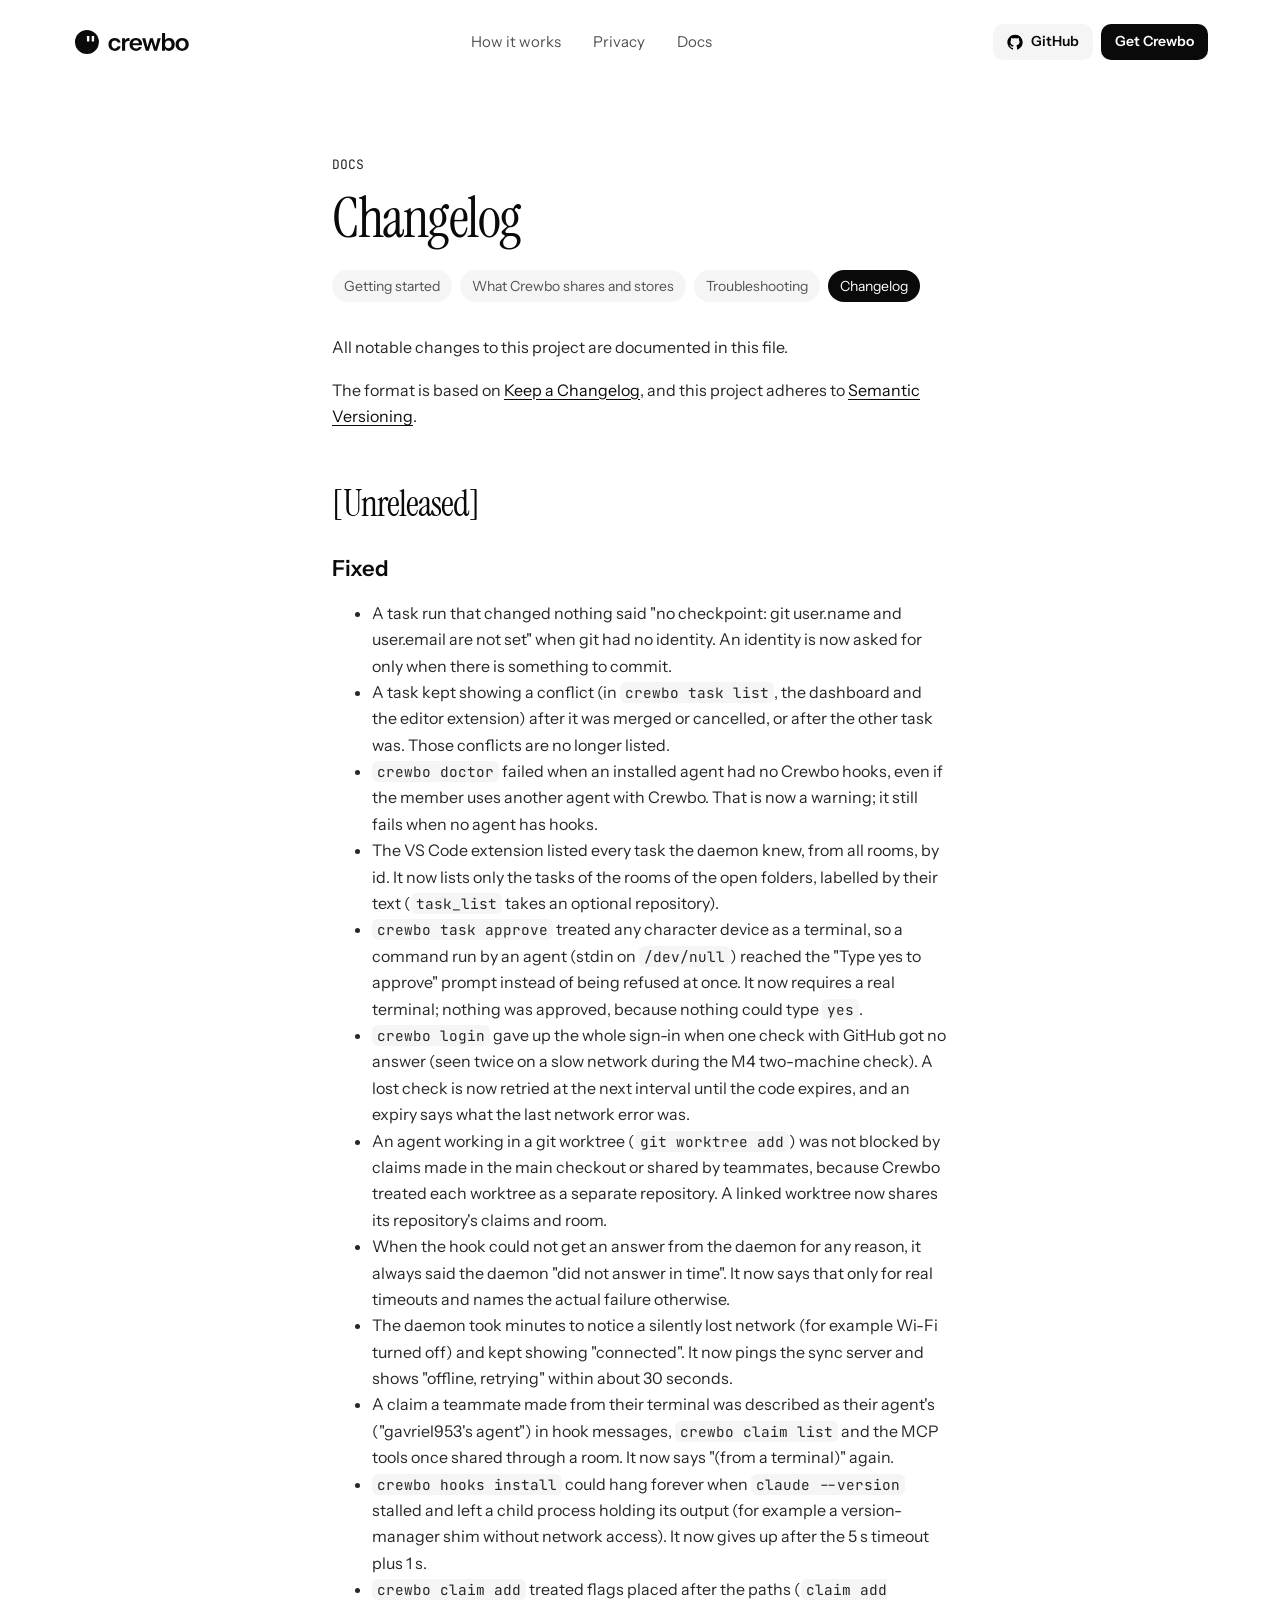
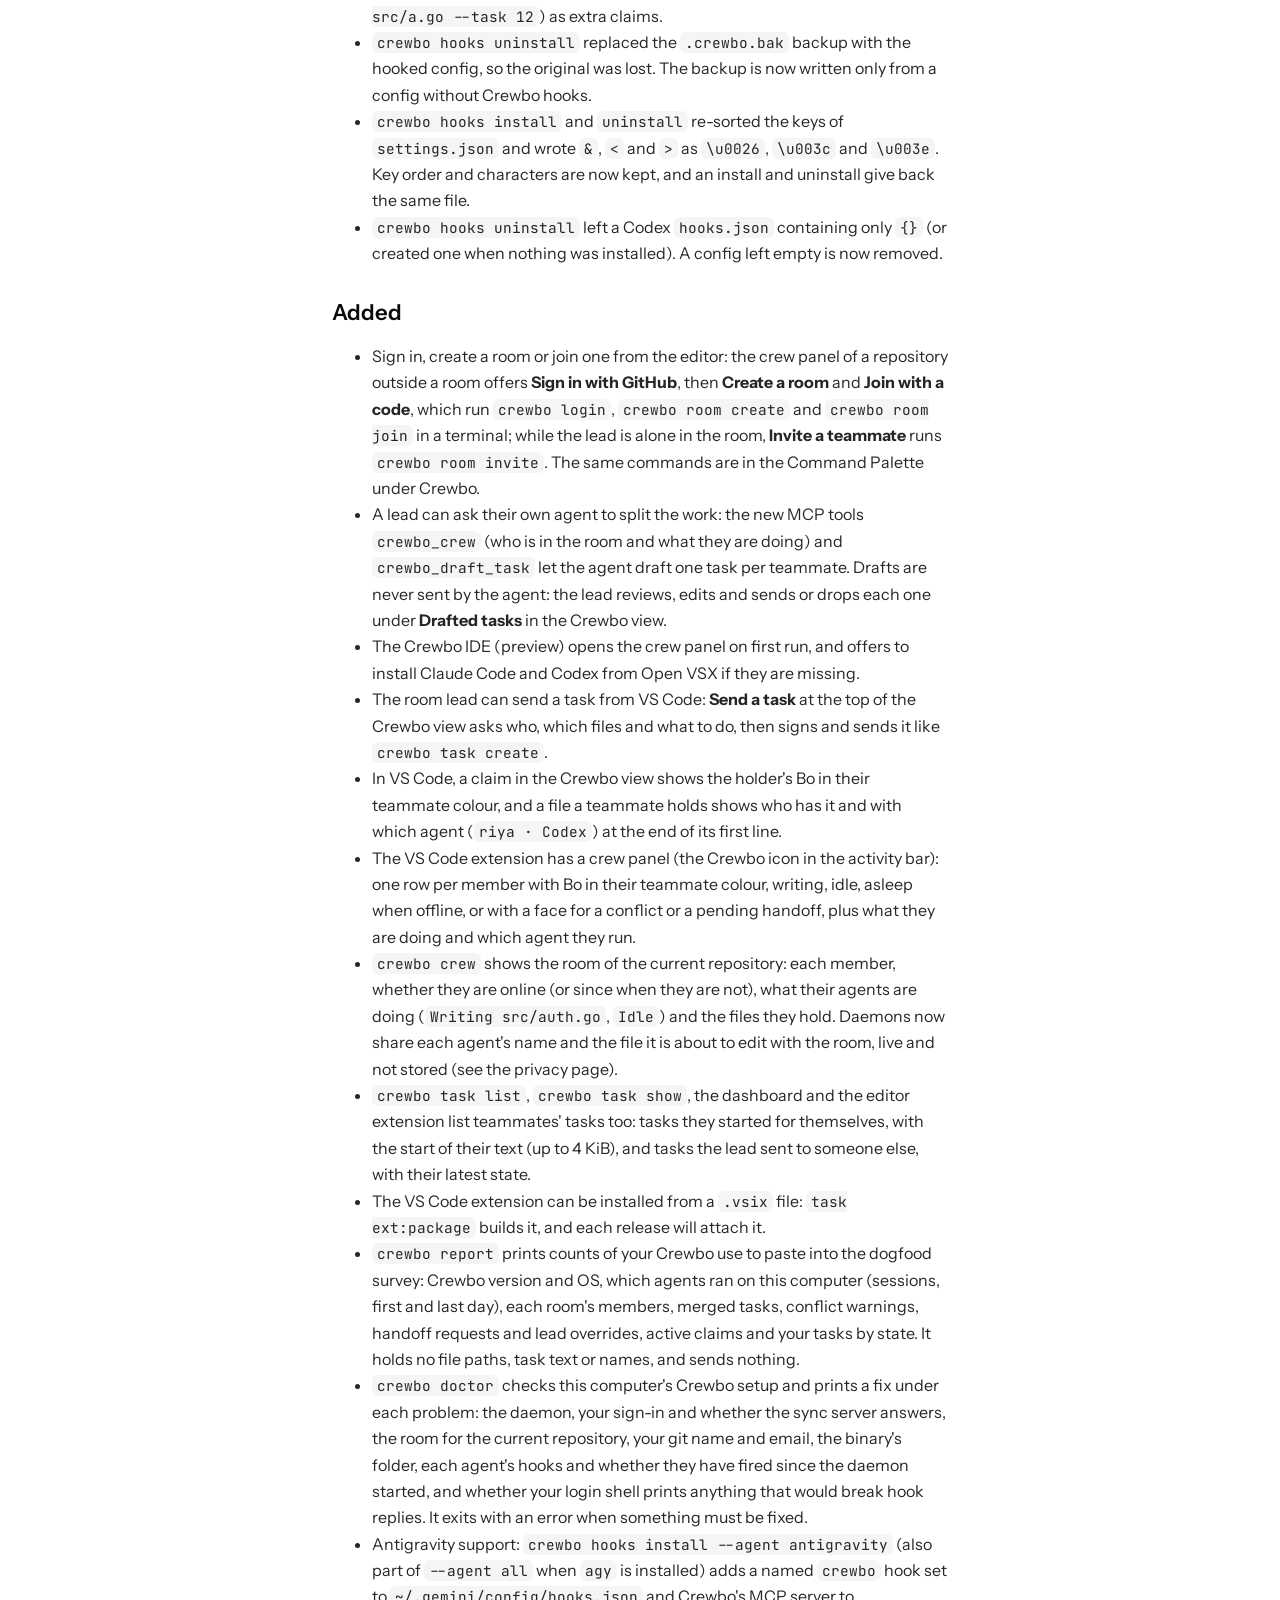
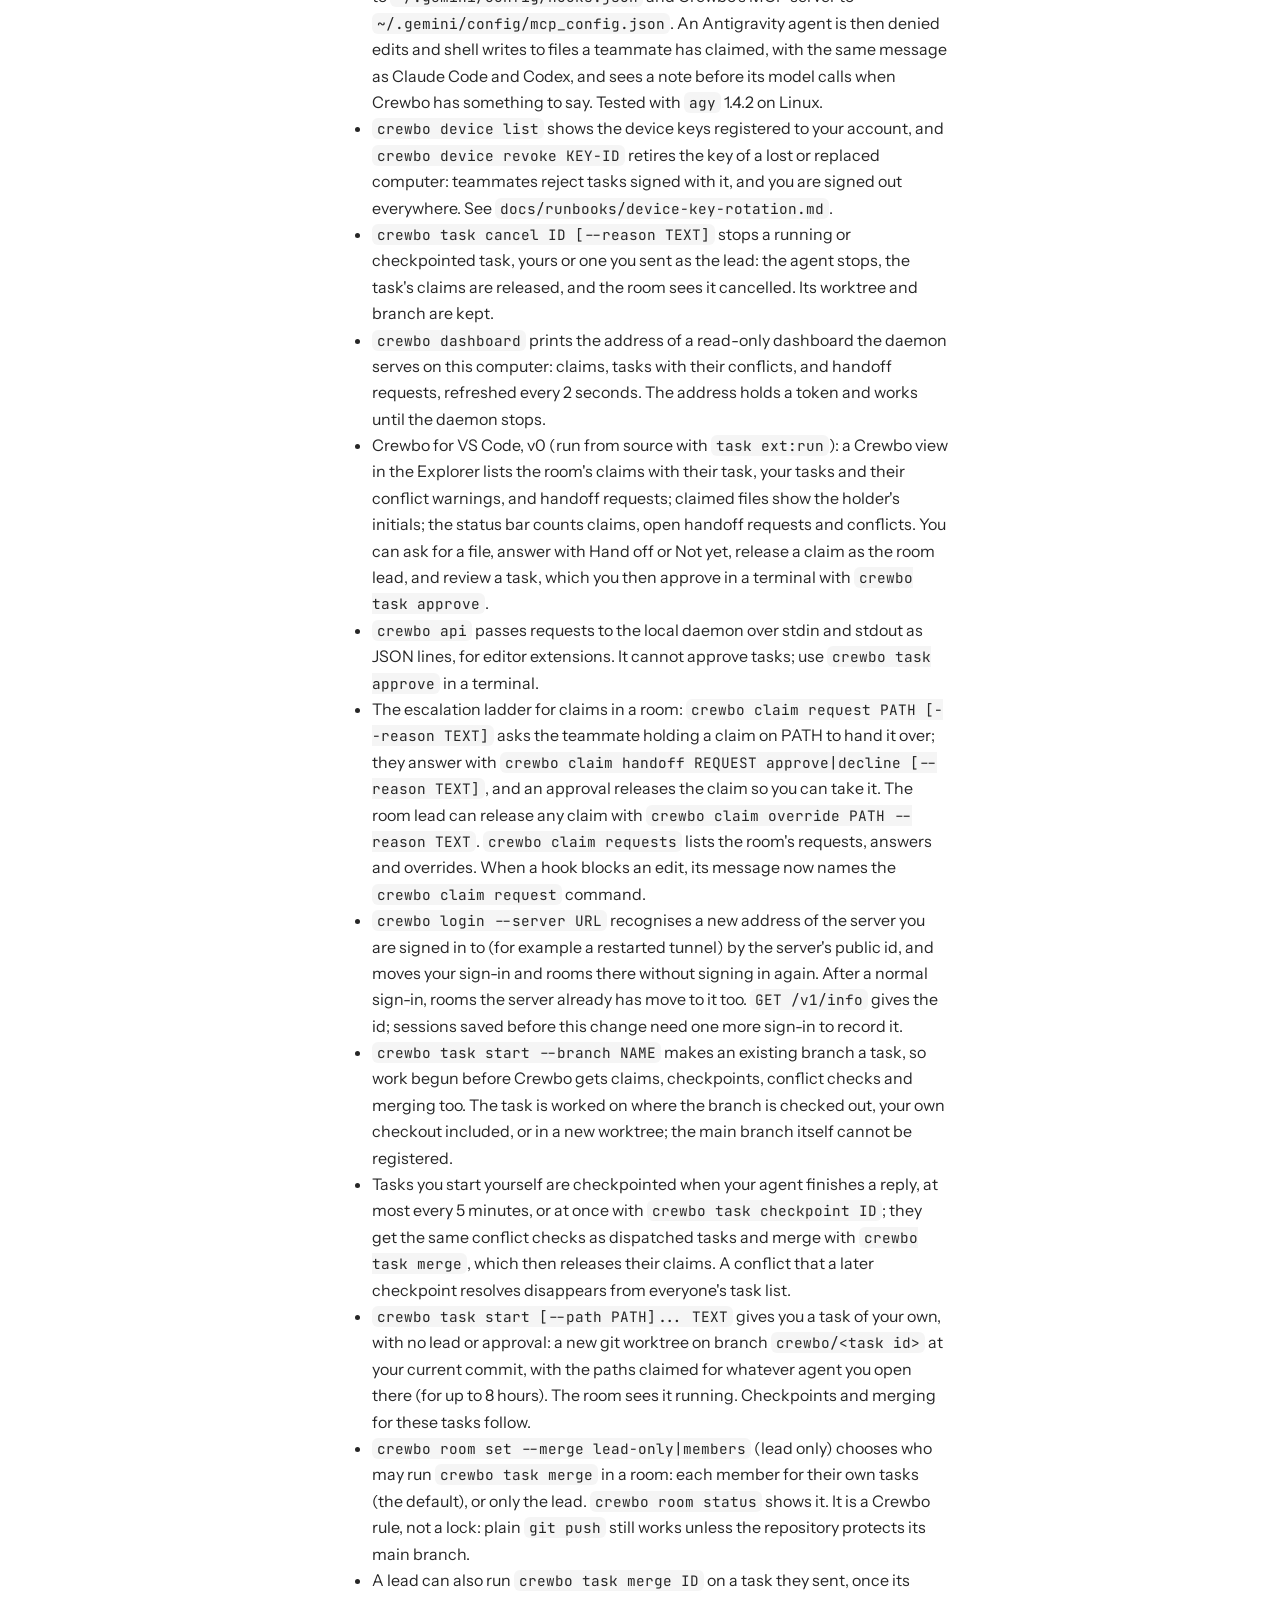
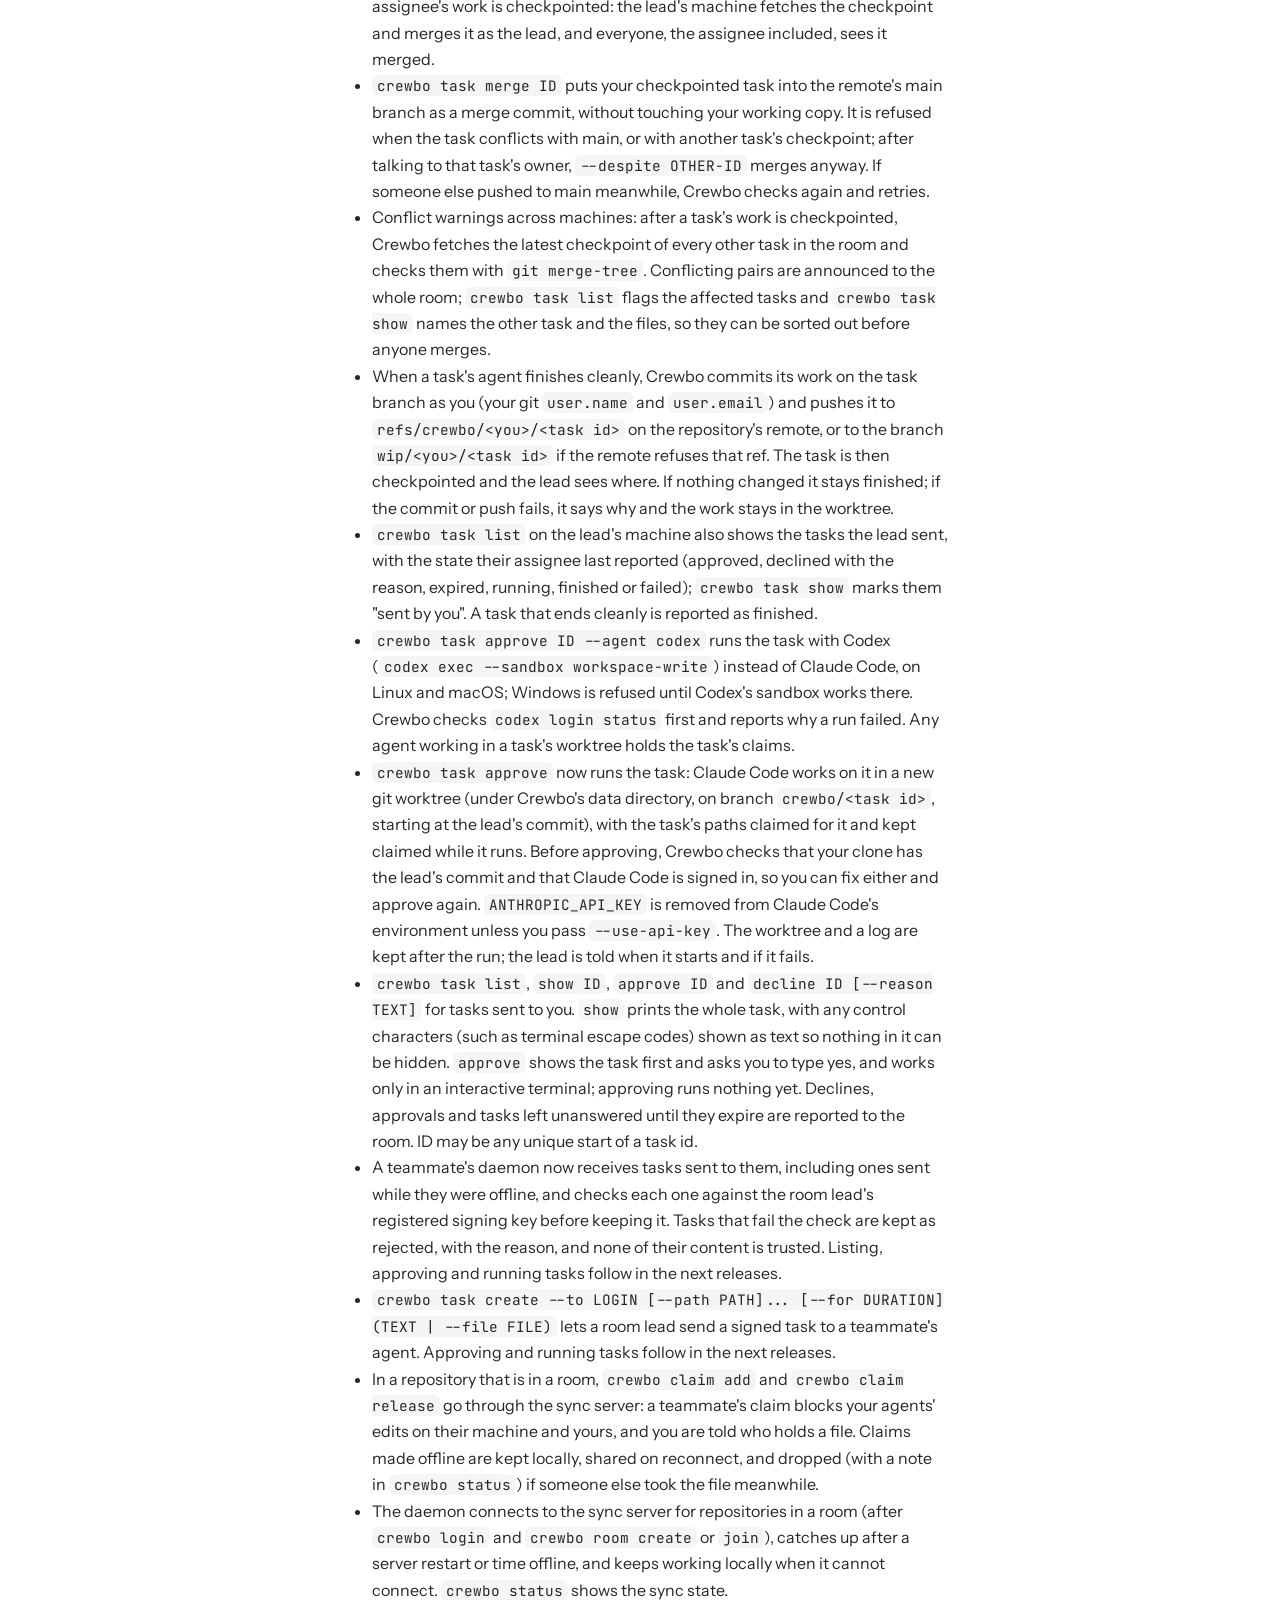
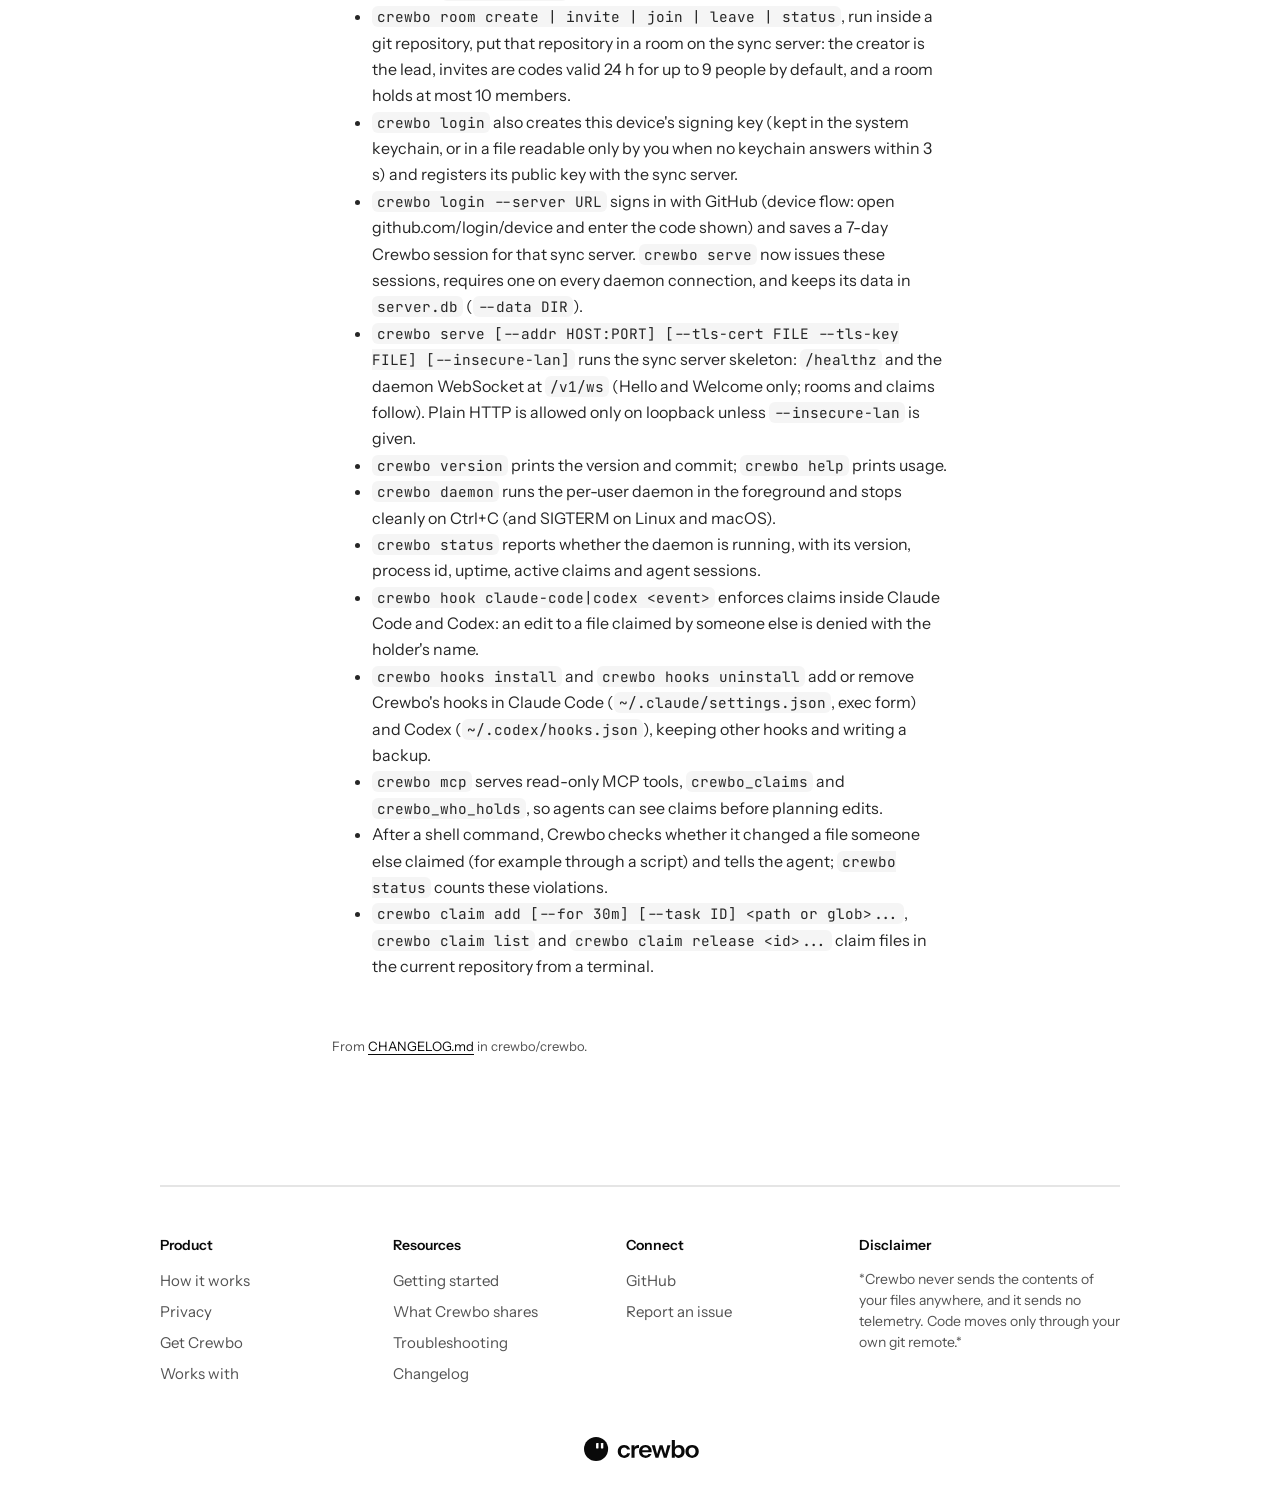
==== changelog.html @ 3ed96826 "feat(page): Conifer-style logo strips, doc pages on the site, footer columns Ronel asked for logos w" ====
<!doctype html>
<html lang="en">
<head>
<meta charset="utf-8">
<meta name="viewport" content="width=device-width, initial-scale=1">
<title>Changelog · Crewbo</title>
<meta name="color-scheme" content="light">
<link rel="icon" href="brand/assets/png/favicon.ico" sizes="any">
<link rel="icon" href="brand/assets/svg/logo/mark-black.svg" type="image/svg+xml">
<link rel="stylesheet" href="brand/tokens/tokens.css">
<link rel="stylesheet" href="site.css">
</head>
<body class="doc-page">
<a class="skip" href="#main">Skip to content</a>
<header class="nav">
  <a class="brand" href="index.html" aria-label="Crewbo home"><img src="brand/assets/svg/logo/lockup-light.svg" alt="" width="120" height="30"></a>
  <nav aria-label="Main">
    <a href="index.html#how">How it works</a>
    <a href="privacy.html">Privacy</a>
    <a href="getting-started.html">Docs</a>
  </nav>
  <div class="nav-cta">
    <a class="button small soft" href="https://github.com/crewbo/crewbo"><img src="assets/icons/github.svg" alt="" width="16" height="16">GitHub</a>
    <a class="button small primary" href="index.html#get">Get Crewbo</a>
  </div>
</header>
<main id="main" class="doc">
<p class="eyebrow">Docs</p>
<h1>Changelog</h1>
<nav class="doc-nav" aria-label="Docs"><a href="getting-started.html">Getting started</a><a href="privacy.html">What Crewbo shares and stores</a><a href="troubleshooting.html">Troubleshooting</a><a href="changelog.html" aria-current="page">Changelog</a></nav>
<p>All notable changes to this project are documented in this file.</p>
<p>The format is based on <a href="https://keepachangelog.com/en/1.1.0/">Keep a Changelog</a>, and this project adheres to <a href="https://semver.org/spec/v2.0.0.html">Semantic Versioning</a>.</p>
<h2 id="unreleased">[Unreleased]</h2>
<h3 id="fixed">Fixed</h3>
<ul><li>A task run that changed nothing said "no checkpoint: git user.name and user.email are not set" when git had no identity. An identity is now asked for only when there is something to commit.</li><li>A task kept showing a conflict (in <code>crewbo task list</code>, the dashboard and the editor extension) after it was merged or cancelled, or after the other task was. Those conflicts are no longer listed.</li><li><code>crewbo doctor</code> failed when an installed agent had no Crewbo hooks, even if the member uses another agent with Crewbo. That is now a warning; it still fails when no agent has hooks.</li><li>The VS Code extension listed every task the daemon knew, from all rooms, by id. It now lists only the tasks of the rooms of the open folders, labelled by their text (<code>task_list</code> takes an optional repository).</li><li><code>crewbo task approve</code> treated any character device as a terminal, so a command run by an agent (stdin on <code>/dev/null</code>) reached the "Type yes to approve" prompt instead of being refused at once. It now requires a real terminal; nothing was approved, because nothing could type <code>yes</code>.</li><li><code>crewbo login</code> gave up the whole sign-in when one check with GitHub got no answer (seen twice on a slow network during the M4 two-machine check). A lost check is now retried at the next interval until the code expires, and an expiry says what the last network error was.</li><li>An agent working in a git worktree (<code>git worktree add</code>) was not blocked by claims made in the main checkout or shared by teammates, because Crewbo treated each worktree as a separate repository. A linked worktree now shares its repository's claims and room.</li><li>When the hook could not get an answer from the daemon for any reason, it always said the daemon "did not answer in time". It now says that only for real timeouts and names the actual failure otherwise.</li><li>The daemon took minutes to notice a silently lost network (for example Wi-Fi turned off) and kept showing "connected". It now pings the sync server and shows "offline, retrying" within about 30 seconds.</li><li>A claim a teammate made from their terminal was described as their agent's ("gavriel953's agent") in hook messages, <code>crewbo claim list</code> and the MCP tools once shared through a room. It now says "(from a terminal)" again.</li><li><code>crewbo hooks install</code> could hang forever when <code>claude --version</code> stalled and left a child process holding its output (for example a version-manager shim without network access). It now gives up after the 5 s timeout plus 1 s.</li><li><code>crewbo claim add</code> treated flags placed after the paths (<code>claim add src/a.go --task 12</code>) as extra claims.</li><li><code>crewbo hooks uninstall</code> replaced the <code>.crewbo.bak</code> backup with the hooked config, so the original was lost. The backup is now written only from a config without Crewbo hooks.</li><li><code>crewbo hooks install</code> and <code>uninstall</code> re-sorted the keys of <code>settings.json</code> and wrote <code>&amp;</code>, <code>&lt;</code> and <code>&gt;</code> as <code>\u0026</code>, <code>\u003c</code> and <code>\u003e</code>. Key order and characters are now kept, and an install and uninstall give back the same file.</li><li><code>crewbo hooks uninstall</code> left a Codex <code>hooks.json</code> containing only <code>{}</code> (or created one when nothing was installed). A config left empty is now removed.</li></ul>
<h3 id="added">Added</h3>
<ul><li>Sign in, create a room or join one from the editor: the crew panel of a repository outside a room offers <strong>Sign in with GitHub</strong>, then <strong>Create a room</strong> and <strong>Join with a code</strong>, which run <code>crewbo login</code>, <code>crewbo room create</code> and <code>crewbo room join</code> in a terminal; while the lead is alone in the room, <strong>Invite a teammate</strong> runs <code>crewbo room invite</code>. The same commands are in the Command Palette under Crewbo.</li><li>A lead can ask their own agent to split the work: the new MCP tools <code>crewbo_crew</code> (who is in the room and what they are doing) and <code>crewbo_draft_task</code> let the agent draft one task per teammate. Drafts are never sent by the agent: the lead reviews, edits and sends or drops each one under <strong>Drafted tasks</strong> in the Crewbo view.</li><li>The Crewbo IDE (preview) opens the crew panel on first run, and offers to install Claude Code and Codex from Open VSX if they are missing.</li><li>The room lead can send a task from VS Code: <strong>Send a task</strong> at the top of the Crewbo view asks who, which files and what to do, then signs and sends it like <code>crewbo task create</code>.</li><li>In VS Code, a claim in the Crewbo view shows the holder's Bo in their teammate colour, and a file a teammate holds shows who has it and with which agent (<code>riya · Codex</code>) at the end of its first line.</li><li>The VS Code extension has a crew panel (the Crewbo icon in the activity bar): one row per member with Bo in their teammate colour, writing, idle, asleep when offline, or with a face for a conflict or a pending handoff, plus what they are doing and which agent they run.</li><li><code>crewbo crew</code> shows the room of the current repository: each member, whether they are online (or since when they are not), what their agents are doing (<code>Writing src/auth.go</code>, <code>Idle</code>) and the files they hold. Daemons now share each agent's name and the file it is about to edit with the room, live and not stored (see the privacy page).</li><li><code>crewbo task list</code>, <code>crewbo task show</code>, the dashboard and the editor extension list teammates' tasks too: tasks they started for themselves, with the start of their text (up to 4 KiB), and tasks the lead sent to someone else, with their latest state.</li><li>The VS Code extension can be installed from a <code>.vsix</code> file: <code>task ext:package</code> builds it, and each release will attach it.</li><li><code>crewbo report</code> prints counts of your Crewbo use to paste into the dogfood survey: Crewbo version and OS, which agents ran on this computer (sessions, first and last day), each room's members, merged tasks, conflict warnings, handoff requests and lead overrides, active claims and your tasks by state. It holds no file paths, task text or names, and sends nothing.</li><li><code>crewbo doctor</code> checks this computer's Crewbo setup and prints a fix under each problem: the daemon, your sign-in and whether the sync server answers, the room for the current repository, your git name and email, the binary's folder, each agent's hooks and whether they have fired since the daemon started, and whether your login shell prints anything that would break hook replies. It exits with an error when something must be fixed.</li><li>Antigravity support: <code>crewbo hooks install --agent antigravity</code> (also part of <code>--agent all</code> when <code>agy</code> is installed) adds a named <code>crewbo</code> hook set to <code>~/.gemini/config/hooks.json</code> and Crewbo's MCP server to <code>~/.gemini/config/mcp_config.json</code>. An Antigravity agent is then denied edits and shell writes to files a teammate has claimed, with the same message as Claude Code and Codex, and sees a note before its model calls when Crewbo has something to say. Tested with <code>agy</code> 1.4.2 on Linux.</li><li><code>crewbo device list</code> shows the device keys registered to your account, and <code>crewbo device revoke KEY-ID</code> retires the key of a lost or replaced computer: teammates reject tasks signed with it, and you are signed out everywhere. See <code>docs/runbooks/device-key-rotation.md</code>.</li><li><code>crewbo task cancel ID [--reason TEXT]</code> stops a running or checkpointed task, yours or one you sent as the lead: the agent stops, the task's claims are released, and the room sees it cancelled. Its worktree and branch are kept.</li><li><code>crewbo dashboard</code> prints the address of a read-only dashboard the daemon serves on this computer: claims, tasks with their conflicts, and handoff requests, refreshed every 2 seconds. The address holds a token and works until the daemon stops.</li><li>Crewbo for VS Code, v0 (run from source with <code>task ext:run</code>): a Crewbo view in the Explorer lists the room's claims with their task, your tasks and their conflict warnings, and handoff requests; claimed files show the holder's initials; the status bar counts claims, open handoff requests and conflicts. You can ask for a file, answer with Hand off or Not yet, release a claim as the room lead, and review a task, which you then approve in a terminal with <code>crewbo task approve</code>.</li><li><code>crewbo api</code> passes requests to the local daemon over stdin and stdout as JSON lines, for editor extensions. It cannot approve tasks; use <code>crewbo task approve</code> in a terminal.</li><li>The escalation ladder for claims in a room: <code>crewbo claim request PATH [--reason TEXT]</code> asks the teammate holding a claim on PATH to hand it over; they answer with <code>crewbo claim handoff REQUEST approve|decline [--reason TEXT]</code>, and an approval releases the claim so you can take it. The room lead can release any claim with <code>crewbo claim override PATH --reason TEXT</code>. <code>crewbo claim requests</code> lists the room's requests, answers and overrides. When a hook blocks an edit, its message now names the <code>crewbo claim request</code> command.</li><li><code>crewbo login --server URL</code> recognises a new address of the server you are signed in to (for example a restarted tunnel) by the server's public id, and moves your sign-in and rooms there without signing in again. After a normal sign-in, rooms the server already has move to it too. <code>GET /v1/info</code> gives the id; sessions saved before this change need one more sign-in to record it.</li><li><code>crewbo task start --branch NAME</code> makes an existing branch a task, so work begun before Crewbo gets claims, checkpoints, conflict checks and merging too. The task is worked on where the branch is checked out, your own checkout included, or in a new worktree; the main branch itself cannot be registered.</li><li>Tasks you start yourself are checkpointed when your agent finishes a reply, at most every 5 minutes, or at once with <code>crewbo task checkpoint ID</code>; they get the same conflict checks as dispatched tasks and merge with <code>crewbo task merge</code>, which then releases their claims. A conflict that a later checkpoint resolves disappears from everyone's task list.</li><li><code>crewbo task start [--path PATH]... TEXT</code> gives you a task of your own, with no lead or approval: a new git worktree on branch <code>crewbo/&lt;task id&gt;</code> at your current commit, with the paths claimed for whatever agent you open there (for up to 8 hours). The room sees it running. Checkpoints and merging for these tasks follow.</li><li><code>crewbo room set --merge lead-only|members</code> (lead only) chooses who may run <code>crewbo task merge</code> in a room: each member for their own tasks (the default), or only the lead. <code>crewbo room status</code> shows it. It is a Crewbo rule, not a lock: plain <code>git push</code> still works unless the repository protects its main branch.</li><li>A lead can also run <code>crewbo task merge ID</code> on a task they sent, once its assignee's work is checkpointed: the lead's machine fetches the checkpoint and merges it as the lead, and everyone, the assignee included, sees it merged.</li><li><code>crewbo task merge ID</code> puts your checkpointed task into the remote's main branch as a merge commit, without touching your working copy. It is refused when the task conflicts with main, or with another task's checkpoint; after talking to that task's owner, <code>--despite OTHER-ID</code> merges anyway. If someone else pushed to main meanwhile, Crewbo checks again and retries.</li><li>Conflict warnings across machines: after a task's work is checkpointed, Crewbo fetches the latest checkpoint of every other task in the room and checks them with <code>git merge-tree</code>. Conflicting pairs are announced to the whole room; <code>crewbo task list</code> flags the affected tasks and <code>crewbo task show</code> names the other task and the files, so they can be sorted out before anyone merges.</li><li>When a task's agent finishes cleanly, Crewbo commits its work on the task branch as you (your git <code>user.name</code> and <code>user.email</code>) and pushes it to <code>refs/crewbo/&lt;you&gt;/&lt;task id&gt;</code> on the repository's remote, or to the branch <code>wip/&lt;you&gt;/&lt;task id&gt;</code> if the remote refuses that ref. The task is then checkpointed and the lead sees where. If nothing changed it stays finished; if the commit or push fails, it says why and the work stays in the worktree.</li><li><code>crewbo task list</code> on the lead's machine also shows the tasks the lead sent, with the state their assignee last reported (approved, declined with the reason, expired, running, finished or failed); <code>crewbo task show</code> marks them "sent by you". A task that ends cleanly is reported as finished.</li><li><code>crewbo task approve ID --agent codex</code> runs the task with Codex (<code>codex exec --sandbox workspace-write</code>) instead of Claude Code, on Linux and macOS; Windows is refused until Codex's sandbox works there. Crewbo checks <code>codex login status</code> first and reports why a run failed. Any agent working in a task's worktree holds the task's claims.</li><li><code>crewbo task approve</code> now runs the task: Claude Code works on it in a new git worktree (under Crewbo's data directory, on branch <code>crewbo/&lt;task id&gt;</code>, starting at the lead's commit), with the task's paths claimed for it and kept claimed while it runs. Before approving, Crewbo checks that your clone has the lead's commit and that Claude Code is signed in, so you can fix either and approve again. <code>ANTHROPIC_API_KEY</code> is removed from Claude Code's environment unless you pass <code>--use-api-key</code>. The worktree and a log are kept after the run; the lead is told when it starts and if it fails.</li><li><code>crewbo task list</code>, <code>show ID</code>, <code>approve ID</code> and <code>decline ID [--reason TEXT]</code> for tasks sent to you. <code>show</code> prints the whole task, with any control characters (such as terminal escape codes) shown as text so nothing in it can be hidden. <code>approve</code> shows the task first and asks you to type yes, and works only in an interactive terminal; approving runs nothing yet. Declines, approvals and tasks left unanswered until they expire are reported to the room. ID may be any unique start of a task id.</li><li>A teammate's daemon now receives tasks sent to them, including ones sent while they were offline, and checks each one against the room lead's registered signing key before keeping it. Tasks that fail the check are kept as rejected, with the reason, and none of their content is trusted. Listing, approving and running tasks follow in the next releases.</li><li><code>crewbo task create --to LOGIN [--path PATH]... [--for DURATION] (TEXT | --file FILE)</code> lets a room lead send a signed task to a teammate's agent. Approving and running tasks follow in the next releases.</li><li>In a repository that is in a room, <code>crewbo claim add</code> and <code>crewbo claim release</code> go through the sync server: a teammate's claim blocks your agents' edits on their machine and yours, and you are told who holds a file. Claims made offline are kept locally, shared on reconnect, and dropped (with a note in <code>crewbo status</code>) if someone else took the file meanwhile.</li><li>The daemon connects to the sync server for repositories in a room (after <code>crewbo login</code> and <code>crewbo room create</code> or <code>join</code>), catches up after a server restart or time offline, and keeps working locally when it cannot connect. <code>crewbo status</code> shows the sync state.</li><li><code>crewbo room create | invite | join | leave | status</code>, run inside a git repository, put that repository in a room on the sync server: the creator is the lead, invites are codes valid 24 h for up to 9 people by default, and a room holds at most 10 members.</li><li><code>crewbo login</code> also creates this device's signing key (kept in the system keychain, or in a file readable only by you when no keychain answers within 3 s) and registers its public key with the sync server.</li><li><code>crewbo login --server URL</code> signs in with GitHub (device flow: open github.com/login/device and enter the code shown) and saves a 7-day Crewbo session for that sync server. <code>crewbo serve</code> now issues these sessions, requires one on every daemon connection, and keeps its data in <code>server.db</code> (<code>--data DIR</code>).</li><li><code>crewbo serve [--addr HOST:PORT] [--tls-cert FILE --tls-key FILE] [--insecure-lan]</code> runs the sync server skeleton: <code>/healthz</code> and the daemon WebSocket at <code>/v1/ws</code> (Hello and Welcome only; rooms and claims follow). Plain HTTP is allowed only on loopback unless <code>--insecure-lan</code> is given.</li><li><code>crewbo version</code> prints the version and commit; <code>crewbo help</code> prints usage.</li><li><code>crewbo daemon</code> runs the per-user daemon in the foreground and stops cleanly on Ctrl+C (and SIGTERM on Linux and macOS).</li><li><code>crewbo status</code> reports whether the daemon is running, with its version, process id, uptime, active claims and agent sessions.</li><li><code>crewbo hook claude-code|codex &lt;event&gt;</code> enforces claims inside Claude Code and Codex: an edit to a file claimed by someone else is denied with the holder's name.</li><li><code>crewbo hooks install</code> and <code>crewbo hooks uninstall</code> add or remove Crewbo's hooks in Claude Code (<code>~/.claude/settings.json</code>, exec form) and Codex (<code>~/.codex/hooks.json</code>), keeping other hooks and writing a backup.</li><li><code>crewbo mcp</code> serves read-only MCP tools, <code>crewbo_claims</code> and <code>crewbo_who_holds</code>, so agents can see claims before planning edits.</li><li>After a shell command, Crewbo checks whether it changed a file someone else claimed (for example through a script) and tells the agent; <code>crewbo status</code> counts these violations.</li><li><code>crewbo claim add [--for 30m] [--task ID] &lt;path or glob&gt;...</code>, <code>crewbo claim list</code> and <code>crewbo claim release &lt;id&gt;...</code> claim files in the current repository from a terminal.</li></ul>
<p class="doc-source">From <a href="https://github.com/crewbo/crewbo/blob/6acd6364f7656f13866d04f17b3a6fd0b04ad1d0/CHANGELOG.md">CHANGELOG.md</a> in crewbo/crewbo.</p>
</main>
<footer>
  <div class="foot-cols">
    <div><p class="foot-h">Product</p><a href="index.html#how">How it works</a><a href="index.html#private">Privacy</a><a href="index.html#get">Get Crewbo</a><a href="index.html#works">Works with</a></div>
    <div><p class="foot-h">Resources</p><a href="getting-started.html">Getting started</a><a href="privacy.html">What Crewbo shares</a><a href="troubleshooting.html">Troubleshooting</a><a href="changelog.html">Changelog</a></div>
    <div><p class="foot-h">Connect</p><a href="https://github.com/crewbo/crewbo">GitHub</a><a href="https://github.com/crewbo/crewbo/issues">Report an issue</a></div>
    <div class="foot-note"><p class="foot-h">Disclaimer</p><p>*Crewbo never sends the contents of your files anywhere, and it sends no telemetry. Code moves only through your own git remote.*</p></div>
  </div>
  <a class="foot-mini" href="index.html" aria-label="Crewbo home"><img src="brand/assets/svg/logo/lockup-light.svg" alt="" width="120" height="30"></a>
</footer>
</body>
</html>
---- brand/tokens/tokens.css ----
/* Generated from tokens.json. Do not edit by hand: change tokens.json and regenerate. */
:root {
  --cb-color-ink: #0A0A0A;
  --cb-color-paper: #FFFFFF;
  --cb-color-gray-100: #F5F5F5;
  --cb-color-gray-200: #E5E5E5;
  --cb-color-gray-400: #A3A3A3;
  --cb-color-gray-500: #737373;
  --cb-color-gray-450: #858585;
  --cb-color-gray-600: #525252;
  --cb-color-gray-700: #404040;
  --cb-color-gray-800: #262626;
  --cb-color-surface-dark-chrome: #0A0A0A;
  --cb-color-surface-dark-editor: #141414;
  --cb-color-surface-dark-panel: #0F0F0F;
  --cb-color-surface-dark-row: #171717;
  --cb-color-surface-dark-rowActive: #1A1A1A;
  --cb-color-surface-dark-line: #262626;
  --cb-color-signal-claimed: #15803D;
  --cb-color-signal-synced: #1D4ED8;
  --cb-color-signal-handoff: #F59E0B;
  --cb-color-signal-conflict: #DC2626;
  --cb-color-team-cobalt-base: #1D4ED8;
  --cb-color-team-cobalt-tint: #93C5FD;
  --cb-color-team-cobalt-highlight: rgba(29,78,216,0.16);
  --cb-color-team-teal-base: #0F766E;
  --cb-color-team-teal-tint: #5EEAD4;
  --cb-color-team-teal-highlight: rgba(15,118,110,0.18);
  --cb-color-team-moss-base: #15803D;
  --cb-color-team-moss-tint: #86EFAC;
  --cb-color-team-moss-highlight: rgba(21,128,61,0.18);
  --cb-color-team-ember-base: #C2410C;
  --cb-color-team-ember-tint: #FDBA74;
  --cb-color-team-ember-highlight: rgba(194,65,12,0.16);
  --cb-color-team-ochre-base: #A16207;
  --cb-color-team-ochre-tint: #FDE047;
  --cb-color-team-ochre-highlight: rgba(161,98,7,0.18);
  --cb-color-team-rose-base: #BE185D;
  --cb-color-team-rose-tint: #F9A8D4;
  --cb-color-team-rose-highlight: rgba(190,24,93,0.16);
  --cb-color-team-violet-base: #7E22CE;
  --cb-color-team-violet-tint: #D8B4FE;
  --cb-color-team-violet-highlight: rgba(126,34,206,0.16);
  --cb-color-team-indigo-base: #4338CA;
  --cb-color-team-indigo-tint: #A5B4FC;
  --cb-color-team-indigo-highlight: rgba(67,56,202,0.16);
  --cb-color-prop-liquid: #2DD4BF;
  --cb-color-prop-liquidPass: #4ADE80;
  --cb-color-prop-bubble: #CCFBF1;
  --cb-color-prop-pageShade: #C7C7C7;
  --cb-font-family-sans: "Instrument Sans", ui-sans-serif, system-ui, sans-serif;
  --cb-font-family-mono: "JetBrains Mono", ui-monospace, SFMono-Regular, Menlo, monospace;
  --cb-font-family-display: "Instrument Serif", ui-serif, Georgia, serif;
  --cb-font-weight-regular: 400;
  --cb-font-weight-medium: 500;
  --cb-font-weight-semibold: 600;
  --cb-font-weight-bold: 700;
  --cb-space-0: 0px;
  --cb-space-1: 8px;
  --cb-space-2: 16px;
  --cb-space-3: 24px;
  --cb-space-4: 32px;
  --cb-space-5: 40px;
  --cb-space-6: 48px;
  --cb-space-7: 56px;
  --cb-space-9: 72px;
  --cb-space-12: 96px;
  --cb-space-16: 128px;
  --cb-space-half: 4px;
  --cb-radius-control: 12px;
  --cb-radius-controlSm: 10px;
  --cb-radius-row: 14px;
  --cb-radius-card: 20px;
  --cb-radius-pill: 999px;
  --cb-radius-appIcon: 22.857%;
  --cb-border-width: 2px;
  --cb-border-widthHairline: 1px;
  --cb-motion-duration-transition: 200ms;
  --cb-motion-duration-eventMax: 300ms;
  --cb-motion-duration-blink: 4200ms;
  --cb-motion-duration-idleGlance: 10000ms;
  --cb-motion-duration-read: 2400ms;
  --cb-motion-duration-bob: 1600ms;
  --cb-motion-duration-shake: 540ms;
  --cb-motion-duration-breathe: 3600ms;
  --cb-motion-duration-z: 2400ms;
  --cb-motion-duration-key: 1400ms;
  --cb-motion-duration-flask: 4000ms;
  --cb-motion-duration-bubble: 2000ms;
  --cb-motion-duration-bookEyes: 5000ms;
  --cb-motion-duration-page: 6000ms;
  --cb-motion-duration-caretNewline: 120ms;
  --cb-motion-easing-standard: cubic-bezier(0.42, 0, 0.58, 1);
  --cb-motion-easing-out: cubic-bezier(0, 0, 0.58, 1);
  --cb-motion-easing-in: cubic-bezier(0.42, 0, 1, 1);
  --cb-size-bo-dotMax: 15px;
  --cb-size-bo-badge: 16px;
  --cb-size-bo-caret: 18px;
  --cb-size-bo-avatarSm: 32px;
  --cb-size-bo-scene: 64px;
  --cb-size-bo-sceneLg: 150px;
  --cb-size-logo-markMin: 16px;
  --cb-size-logo-lockupMin: 80px;
}

.cb-type-display { font-family: var(--cb-font-family-display); font-weight: 400; font-size: 72px; line-height: 1; letter-spacing: -1.5px; }
.cb-type-displayH2 { font-family: var(--cb-font-family-display); font-weight: 400; font-size: 52px; line-height: 1.05; letter-spacing: -1px; }
.cb-type-h1 { font-family: var(--cb-font-family-sans); font-weight: 600; font-size: 56px; line-height: 1.05; letter-spacing: -1.6px; }
.cb-type-h2 { font-family: var(--cb-font-family-sans); font-weight: 600; font-size: 44px; line-height: 1.1; letter-spacing: -1.2px; }
.cb-type-h3 { font-family: var(--cb-font-family-sans); font-weight: 600; font-size: 22px; line-height: 1.3; letter-spacing: 0px; }
.cb-type-title { font-family: var(--cb-font-family-sans); font-weight: 600; font-size: 20px; line-height: 1.3; letter-spacing: 0px; }
.cb-type-bodyLg { font-family: var(--cb-font-family-sans); font-weight: 400; font-size: 18px; line-height: 1.55; letter-spacing: 0px; }
.cb-type-body { font-family: var(--cb-font-family-sans); font-weight: 400; font-size: 15px; line-height: 1.5; letter-spacing: 0px; }
.cb-type-small { font-family: var(--cb-font-family-sans); font-weight: 400; font-size: 13px; line-height: 1.4; letter-spacing: 0px; }
.cb-type-label { font-family: var(--cb-font-family-mono); font-weight: 400; font-size: 13px; line-height: 1.4; letter-spacing: 0px; }
.cb-type-code { font-family: var(--cb-font-family-mono); font-weight: 400; font-size: 15px; line-height: 30px; letter-spacing: 0px; }
.cb-type-wordmark { font-family: var(--cb-font-family-sans); font-weight: 600; font-size: 52px; line-height: 1; letter-spacing: -1.6px; }
---- site.css ----
/* Crewbo landing page. Every colour, size, radius and spacing comes from
   brand/tokens/tokens.css (--cb-*) or the sizes docs/brand/04-typography.md
   and 05-interface.md name. No shadows, no gradients (05-interface.md 1). */
@font-face { font-family: 'Instrument Sans'; font-weight: 400; font-display: swap; src: url(brand/assets/fonts/instrument-sans-latin-400-normal.woff2) format('woff2'); }
@font-face { font-family: 'Instrument Sans'; font-weight: 500; font-display: swap; src: url(brand/assets/fonts/instrument-sans-latin-500-normal.woff2) format('woff2'); }
@font-face { font-family: 'Instrument Sans'; font-weight: 600; font-display: swap; src: url(brand/assets/fonts/instrument-sans-latin-600-normal.woff2) format('woff2'); }
@font-face { font-family: 'Instrument Sans'; font-weight: 700; font-display: swap; src: url(brand/assets/fonts/instrument-sans-latin-700-normal.woff2) format('woff2'); }
@font-face { font-family: 'Instrument Serif'; font-weight: 400; font-display: swap; src: url(brand/assets/fonts/instrument-serif-latin-400-normal.woff2) format('woff2'); }
@font-face { font-family: 'JetBrains Mono'; font-weight: 400; font-display: swap; src: url(brand/assets/fonts/jetbrains-mono-latin-400-normal.woff2) format('woff2'); }
@font-face { font-family: 'JetBrains Mono'; font-weight: 500; font-display: swap; src: url(brand/assets/fonts/jetbrains-mono-latin-500-normal.woff2) format('woff2'); }

:root {
  --bg: var(--cb-color-paper);
  --fg: var(--cb-color-ink);
  --muted: var(--cb-color-gray-600);
  --eyebrow: var(--cb-color-gray-600);
  --card: var(--cb-color-gray-100);
  --line: var(--cb-color-gray-200);
  --gutter: var(--cb-space-9);
}

* { box-sizing: border-box; }
html { scroll-behavior: smooth; }
html, body { overflow-x: clip; }
@media (prefers-reduced-motion: reduce) { html { scroll-behavior: auto; } }
body {
  margin: 0;
  background: var(--bg);
  color: var(--fg);
  font-family: var(--cb-font-family-sans);
  font-size: 18px;
  line-height: 1.55;
}
a { color: inherit; }
a:focus-visible, button:focus-visible, summary:focus-visible { outline: var(--cb-border-width) solid var(--fg); outline-offset: var(--cb-space-half); }
code, pre { font-family: var(--cb-font-family-mono); }
.skip { position: absolute; left: var(--cb-space-2); top: -100px; background: var(--fg); color: var(--bg); padding: var(--cb-space-1) var(--cb-space-2); border-radius: var(--cb-radius-control); }
.skip:focus { top: var(--cb-space-2); }

/* Navigation */
.nav { display: flex; align-items: center; justify-content: space-between; gap: var(--cb-space-3); max-width: 1440px; margin: 0 auto; padding: var(--cb-space-3) var(--gutter); }
.brand img { display: block; height: 30px; width: auto; }
.nav nav { display: flex; gap: var(--cb-space-4); font-size: 15px; margin: 0 auto; }
.nav-cta { display: flex; gap: var(--cb-space-1); }
.button.small { height: 36px; padding: 0 14px; font-size: 14px; border-radius: var(--cb-radius-controlSm); }
.nav nav a { text-decoration: none; color: var(--muted); }
.nav nav a:hover { color: var(--fg); }

/* Sections: 96 to 128 px apart, 72 px page padding at 1440 wide */
main > section, footer { max-width: 1440px; margin: 0 auto; padding: 0 var(--gutter); }
main > section + section { margin-top: var(--cb-space-12); }
.eyebrow { font-family: var(--cb-font-family-mono); font-size: 13px; line-height: 1.4; text-transform: uppercase; color: var(--eyebrow); margin: 0 0 var(--cb-space-2); }
/* Headlines: type.display and type.displayH2 (BDR-022) */
h1 { font-family: var(--cb-font-family-display); font-size: 72px; line-height: 1; letter-spacing: -1.5px; font-weight: 400; margin: 0; }
h2 { font-family: var(--cb-font-family-display); font-size: 52px; line-height: 1.05; letter-spacing: -1px; font-weight: 400; margin: 0 auto; max-width: 18em; }
h3 { font-size: 22px; line-height: 1.3; font-weight: 600; margin: 0 0 var(--cb-space-1); }
.intro, .lede { color: var(--muted); max-width: 40em; margin: var(--cb-space-3) 0 0; }
.more { margin: var(--cb-space-4) 0 0; font-size: 15px; }

/* Hero */
.hero { position: relative; padding-top: var(--cb-space-12); text-align: center; }
.hero > .eyebrow, .hero > h1, .hero > .lede, .hero > .actions { position: relative; z-index: 2; }
.hero h1, .hero .lede { margin-left: auto; margin-right: auto; }
.hero .lede { max-width: 36em; }
.actions { display: flex; flex-wrap: wrap; justify-content: center; gap: var(--cb-space-2); margin-top: var(--cb-space-5); }
.button { display: inline-flex; align-items: center; height: 48px; padding: 0 22px; border-radius: var(--cb-radius-control); font-size: 16px; font-weight: 600; text-decoration: none; }
.button.primary { background: var(--cb-color-ink); color: var(--cb-color-paper); }
.button.secondary { background: var(--cb-color-paper); color: var(--cb-color-ink); border: var(--cb-border-width) solid var(--cb-color-ink); }
.meta { font-family: var(--cb-font-family-mono); font-size: 13px; color: var(--eyebrow); margin: var(--cb-space-2) 0 0; }

/* The Crewbo IDE mock. Its chrome and syntax colours are the IDE's own
   Light 2026 theme (theme-defaults/themes/2026-light.json and the
   light_modern.json it includes), not brand values: the mock shows the
   product as it looks. The crew panel inside it is the extension's panel
   (extension/webview/crew.css, light-theme fallback), on brand tokens. */
.demo { margin: var(--cb-space-9) 0 0; text-align: left; }
.ide, .clip {
  --ide-chrome: #FAFAFD; --ide-line: #F0F1F2; --ide-widget: #E2E2E5; --ide-fg: #202020; --ide-muted: #606060;
  --ide-keyword: #CF222E; --ide-string: #0A3069; --ide-comment: #6E7781; --ide-function: #8250DF;
}
.ide {
  display: grid;
  grid-template-columns: 48px 300px minmax(0, 1fr) 320px;
  grid-template-rows: 36px minmax(0, 1fr) 24px;
  grid-template-areas: "title title title title" "activity sidebar editor agentbar" "status status status status";
  height: 600px;
  background: var(--ide-chrome);
  color: var(--ide-fg);
  border: 1px solid var(--ide-widget);
  border-radius: 12px;
  overflow: hidden;
  font-size: 13px;
  line-height: 1.4;
}
.ide p { margin: 0; }
.titlebar { grid-area: title; display: flex; align-items: center; gap: 14px; padding: 0 12px; color: var(--ide-fg); border-bottom: 1px solid var(--ide-line); font-size: 13px; }
.titlebar img { margin-right: 4px; }
.titlebar .command { margin: 0 auto; width: 38%; height: 24px; display: flex; align-items: center; padding: 0 10px; background: var(--cb-color-paper); border: 1px solid var(--ide-widget); border-radius: 6px; color: var(--ide-fg); }
.activity { grid-area: activity; display: flex; flex-direction: column; align-items: center; gap: 22px; padding-top: 14px; }
.ic { width: 24px; height: 24px; fill: none; stroke: var(--ide-muted); stroke-width: 2; stroke-linecap: round; stroke-linejoin: round; }
.ic.crewbo { width: 34px; height: 34px; border-radius: 6px; background: var(--ide-widget); display: flex; align-items: center; justify-content: center; }
.sidebar { grid-area: sidebar; display: flex; flex-direction: column; min-width: 0; }
.viewtitle { padding: 10px 14px 8px; font-weight: 600; font-size: 13px; }
/* The crew panel webview, light-theme fallback (05-interface.md 5) */
.panel { flex: 1; padding: var(--cb-space-2); background: var(--cb-color-paper); display: flex; flex-direction: column; gap: 14px; overflow: hidden; }
.panel .head { font-family: var(--cb-font-family-mono); font-size: 12px; color: var(--cb-color-gray-600); }
.row { display: flex; align-items: center; gap: 14px; padding: 10px; border-radius: var(--cb-radius-row); background: var(--cb-color-gray-100); }
.row .text { display: flex; flex-direction: column; gap: var(--cb-space-half); min-width: 0; }
.row .name { font-size: 15px; font-weight: 600; }
.row .status { font-size: 13px; color: var(--cb-color-gray-600); overflow-wrap: anywhere; }
.row .agent { font-family: var(--cb-font-family-mono); font-size: 12px; color: var(--base); }
.bo-slot { flex: none; display: inline-flex; }
.editor { grid-area: editor; margin: 0 6px 6px 0; background: var(--cb-color-paper); border: 1px solid var(--ide-line); border-radius: 10px; overflow: hidden; display: flex; flex-direction: column; min-width: 0; }
.tabs { display: flex; background: var(--ide-chrome); border-bottom: 1px solid var(--ide-line); }
.tab { padding: 7px 14px 8px; color: var(--ide-muted); border-right: 1px solid var(--ide-line); border-top: 1px solid transparent; display: flex; gap: 10px; }
.tab.active { background: var(--cb-color-paper); color: var(--ide-fg); border-top-color: var(--cb-color-ink); }
.tab b { font-weight: 400; color: var(--ide-muted); }
.code { padding: 10px 0; font-family: var(--cb-font-family-mono); font-size: 14px; line-height: 22px; overflow: hidden; }
.code p { white-space: pre; }
.code i { display: inline-block; width: 4ch; margin-right: 22px; text-align: right; font-style: normal; color: var(--ide-muted); }
.code .k { color: var(--ide-keyword); }
.code .s { color: var(--ide-string); }
.code .c { color: var(--ide-comment); }
.code .f { color: var(--ide-function); }
/* Claim tag as the extension draws it on light themes (BDR-020): an
   "after" decoration in the editor's font, teammate base colour */
.tag { margin-left: 20px; padding: 0 10px; border: 1px solid var(--tag-base); border-radius: var(--cb-radius-pill); color: var(--tag-base); font-size: 13px; }
.tag[hidden] { display: none; }
.agentbar { grid-area: agentbar; margin: 0 6px 6px 0; background: var(--cb-color-paper); border: 1px solid var(--ide-line); border-radius: 10px; display: flex; flex-direction: column; min-width: 0; }
.agentbar .viewtitle { border-bottom: 1px solid var(--ide-line); }
.chat { padding: 12px; display: flex; flex-direction: column; gap: 10px; overflow: hidden; }
.msg.you { align-self: flex-end; max-width: 85%; padding: 8px 12px; background: var(--ide-chrome); border: 1px solid var(--ide-widget); border-radius: 10px; }
.msg.bot { display: none; flex-direction: column; gap: 6px; }
.msg .tool { font-family: var(--cb-font-family-mono); font-size: 12px; color: var(--ide-fg); }
.msg .tool::before { content: "● "; color: var(--ide-muted); }
.msg .out { font-family: var(--cb-font-family-mono); font-size: 12px; color: var(--ide-muted); padding-left: 12px; border-left: 2px solid var(--ide-widget); }
.demo[data-step="2"] [data-reply="2"], .demo[data-step="3"] [data-reply="3"], .demo[data-step="4"] [data-reply="4"] { display: flex; }
.demo[data-step="3"] [data-reply="2"], .demo[data-step="4"] [data-reply="2"], .demo[data-step="4"] [data-reply="3"] { display: flex; opacity: 0.45; }
.statusbar { grid-area: status; display: flex; align-items: center; gap: 14px; padding: 0 10px; border-top: 1px solid var(--ide-line); color: var(--ide-muted); font-size: 12px; white-space: pre; }
.demo figcaption { font-size: 15px; color: var(--muted); max-width: 48em; margin: var(--cb-space-2) auto 0; text-align: center; }


/* Cards (05-interface.md 2) */
.cards { display: grid; grid-template-columns: repeat(3, minmax(0, 1fr)); gap: var(--cb-space-3); margin-top: var(--cb-space-6); }
.card { background: var(--card); border-radius: var(--cb-radius-card); padding: var(--cb-space-4); font-size: 15px; line-height: 1.5; }
.card p { color: var(--muted); margin: 0; }






.pill { display: inline-flex; align-items: center; height: 24px; padding: 0 10px; border: var(--cb-border-width) solid var(--line); border-radius: var(--cb-radius-pill); font-family: var(--cb-font-family-mono); font-size: 12px; font-weight: 400; vertical-align: 3px; }

/* Questions: native details, no script */
.faq { margin-top: var(--cb-space-6); max-width: 52em; }
.faq details { border-top: var(--cb-border-width) solid var(--line); padding: var(--cb-space-2) 0; }
.faq details:last-child { border-bottom: var(--cb-border-width) solid var(--line); }
.faq summary { cursor: pointer; font-weight: 600; list-style: none; display: flex; justify-content: space-between; gap: var(--cb-space-2); }
.faq summary::-webkit-details-marker { display: none; }
.faq summary::after { content: "+"; font-family: var(--cb-font-family-mono); color: var(--muted); }
.faq details[open] summary::after { content: "−"; }
.faq details p { color: var(--muted); margin: var(--cb-space-1) 0 0; font-size: 15px; }

/* Footer: the outlined lockup, large */
footer { margin-top: var(--cb-space-16); padding-bottom: 0; }

/* Tablet */
@media (max-width: 1100px) {
  .ide { grid-template-columns: 48px 280px minmax(0, 1fr); grid-template-areas: "title title title" "activity sidebar editor" "status status status"; }
  .agentbar { display: none; }
}
/* Phone: 16 px gutter, no horizontal page scroll */
@media (max-width: 720px) {
  :root { --gutter: var(--cb-space-2); }
  body { font-size: 16px; }
  .nav nav { display: none; }
  .nav-cta .secondary { display: none; }
  /* phone sizes are an open question for the brand */
  h1, .closing h2 { font-size: 52px; letter-spacing: -1px; }
  h2 { font-size: 44px; letter-spacing: -0.8px; }
  main > section + section { margin-top: var(--cb-space-12); }
  .hero { padding-top: var(--cb-space-6); }
  .ide { height: auto; grid-template-columns: minmax(0, 1fr); grid-template-rows: 36px auto auto auto 24px; grid-template-areas: "title" "editor" "agentbar" "sidebar" "status"; }
  .activity, .titlebar span, .titlebar img { display: none; }
  .titlebar .command { width: 100%; }
  .editor, .agentbar { margin: 6px; }
  .agentbar { display: flex; }
  .code { font-size: 12px; overflow-x: auto; }
  .code i { width: 3ch; margin-right: 12px; }
  .cards, .cards.three, .facts,   .how-grid { grid-template-columns: minmax(0, 1fr); }
  .how-stage { order: -1; }
  .setup .agents { justify-content: flex-start; overflow-x: auto; }
}

/* Setup box: one tab per agent, its real commands, a copy button */
.setup { max-width: 860px; margin: var(--cb-space-6) 0 0; text-align: left; }
.agents { display: flex; gap: var(--cb-space-1); margin-bottom: var(--cb-space-2); }
.agents button { height: 36px; padding: 0 var(--cb-space-2); border: var(--cb-border-width) solid var(--line); border-radius: var(--cb-radius-pill); background: var(--bg); color: var(--fg); font: inherit; font-size: 14px; font-weight: 500; cursor: pointer; }
.agents button[aria-selected="true"] { background: var(--cb-color-gray-200); border-color: var(--cb-color-gray-200); color: var(--cb-color-ink); }
.terminal { position: relative; border-radius: var(--cb-radius-card); background: var(--cb-color-surface-dark-editor); color: var(--cb-color-paper); padding: var(--cb-space-3); }
.terminal pre { margin: 0; font-size: 14px; line-height: 1.8; white-space: pre-wrap; overflow-wrap: anywhere; }
.terminal pre[hidden] { display: none; }
.terminal b { color: var(--cb-color-gray-450); font-weight: 400; }
.terminal i { color: var(--cb-color-gray-450); font-style: normal; }
.copy { position: absolute; top: var(--cb-space-2); right: var(--cb-space-2); height: 32px; padding: 0 14px; border: var(--cb-border-widthHairline) solid var(--cb-color-gray-700); border-radius: var(--cb-radius-controlSm); background: transparent; color: var(--cb-color-paper); font: inherit; font-size: 13px; cursor: pointer; }

/* Three short facts */
.facts { display: grid; grid-template-columns: repeat(3, minmax(0, 1fr)); gap: var(--cb-space-3); margin-top: var(--cb-space-6); }
.facts div { border-top: var(--cb-border-width) solid var(--fg); padding-top: var(--cb-space-2); }
.facts p { color: var(--muted); margin: 0; font-size: 15px; }
.card pre { margin: var(--cb-space-2) 0 0; padding: var(--cb-space-2); border-radius: var(--cb-radius-control); background: var(--cb-color-surface-dark-editor); color: var(--cb-color-paper); font-size: 13px; line-height: 1.6; white-space: pre-wrap; overflow-wrap: anywhere; }

/* Motion: things that appear fade and rise, things that change fade, in
   the brand's transition time (tokens: motion.duration.transition). */
@keyframes cb-rise { from { opacity: 0; transform: translateY(6px); } to { opacity: 1; transform: none; } }
@keyframes cb-fade { from { opacity: 0; } to { opacity: 1; } }
.msg.bot, .tag, .changed { animation: cb-rise var(--cb-motion-duration-transition) ease-out; }
.bo-slot svg { animation: cb-fade var(--cb-motion-duration-transition) ease-out; }
[data-s] { opacity: 0; transform: translateY(6px); transition: opacity var(--cb-motion-duration-transition) ease-out, transform var(--cb-motion-duration-transition) ease-out; }
[data-s].on { opacity: 1; transform: none; }
.terminal .cursor { display: inline-block; width: 0.6em; height: 1.1em; vertical-align: -0.2em; background: var(--cb-color-gray-400); }
.terminal o { display: inline; color: var(--cb-color-gray-400); }
.terminal pre { min-height: 15em; }
@media (prefers-reduced-motion: reduce) {
  .msg.bot, .tag, .changed, .bo-slot svg { animation: none; }
  [data-s] { transition: none; }
  .terminal .cursor { display: none; }
}

.clip { border: 1px solid var(--cb-color-gray-200); border-radius: 12px; overflow: hidden; background: var(--cb-color-paper); display: flex; flex-direction: column; }
.clip-bar { height: 32px; display: flex; align-items: center; padding: 0 14px; background: var(--cb-color-gray-100); border-bottom: 1px solid var(--cb-color-gray-200); font-size: 13px; font-weight: 600; }
.clip-body { flex: 1; padding: var(--cb-space-2); display: flex; flex-direction: column; gap: 10px; font-size: 13px; position: relative; }
.clip-body .msg.you { align-self: flex-end; padding: 8px 12px; background: var(--cb-color-gray-100); border-radius: 10px; margin: 0; }
.clip-body .tool { font-family: var(--cb-font-family-mono); font-size: 12px; margin: 0; }
.clip-body .tool::before { content: "● "; color: var(--cb-color-gray-500); }
.clip-body .out { font-family: var(--cb-font-family-mono); font-size: 12px; color: var(--cb-color-gray-600); padding-left: 12px; border-left: var(--cb-border-width) solid var(--cb-color-gray-200); margin: 0; }
.clip-body.panel { gap: 14px; }
.clip-body.panel .head { font-family: var(--cb-font-family-mono); font-size: 12px; color: var(--cb-color-gray-600); margin: 0; }
.clip-body.editorish { font-family: var(--cb-font-family-mono); font-size: 13px; line-height: 22px; gap: 0; }
.clip-body.editorish > p { margin: 0; white-space: pre; }
.clip-body.editorish i { display: inline-block; width: 3ch; margin-right: 16px; text-align: right; font-style: normal; color: var(--cb-color-gray-500); }
.clip-body .k { color: var(--ide-keyword); } .clip-body .s { color: var(--ide-string); } .clip-body .f { color: var(--ide-function); }
/* The handoff request (05-interface.md 5: light toast, ink primary button) */
.note { position: absolute; right: var(--cb-space-2); bottom: var(--cb-space-2); width: 260px; padding: 14px; border: var(--cb-border-width) solid var(--cb-color-gray-200); border-radius: 16px; background: var(--cb-color-paper); font-family: var(--cb-font-family-sans); display: flex; flex-wrap: wrap; gap: var(--cb-space-1); }
.note p { width: 100%; margin: 0 0 var(--cb-space-half); font-weight: 600; font-size: 13px; }
.note .b1, .note .b2 { height: 34px; display: inline-flex; align-items: center; padding: 0 14px; border-radius: var(--cb-radius-controlSm); font-weight: 600; font-size: 13px; transition: transform var(--cb-motion-duration-transition) ease-out; }
.note .b1 { background: var(--cb-color-ink); color: var(--cb-color-paper); }
.note .b2 { border: var(--cb-border-width) solid var(--cb-color-ink); }
.note .b1.pressed { transform: scale(0.95); }
.note.done p { margin: 0; font-weight: 400; }

/* Works with: three groups, large names */


/* The hero desktop (after heyclicky): Bo stickers around
   the headline, on a dotted surface. Drag them. */
.hero::before { content: ""; position: absolute; inset: 0 calc(-1 * var(--gutter)) auto; height: 640px; z-index: 0; pointer-events: none;
  background-image: url("data:image/svg+xml,%3Csvg xmlns='http://www.w3.org/2000/svg' width='24' height='24'%3E%3Ccircle cx='2' cy='2' r='1' fill='%23E5E5E5'/%3E%3C/svg%3E"); }
.desk { position: absolute; inset: 0 0 auto; height: 600px; z-index: 1; }
.sticker { display: inline-flex; }
.hero > .eyebrow { margin-top: var(--cb-space-9); }
@media (max-width: 1199px) { .desk, .hero::before { display: none; } .hero > .eyebrow { margin-top: 0; } }

/* Footer: "crewbo" spelled in the Bo mark (experiment, see the PR) */
.bo-word { display: grid; justify-content: center; }
.bo-word span { display: inline-flex; width: 24px; height: 24px; overflow: visible; align-items: center; justify-content: center; cursor: grab; touch-action: none; }
.bo-word svg { flex: none; margin: -4px; }
.bo-word span.on { animation: cb-pop 300ms ease-out both; }
.bo-word span.back { transition: transform 300ms ease-out; }
@keyframes cb-pop { from { transform: scale(0); } to { transform: scale(1); } }
@media (max-width: 1199px) { .bo-word { display: none; } }
@media (prefers-reduced-motion: reduce) { .bo-word svg { flex: none; margin: -4px; }
.bo-word span.on { animation: none; } }

/* One easing for every hover and change: soft out, the brand's longest
   event time (motion.duration.eventMax, 300 ms). */
:root { --ease: cubic-bezier(0.22, 1, 0.36, 1); --slow: var(--cb-motion-duration-eventMax); }

/* Hero stickers: Bos to drag, lifting softly on hover */
.float { position: absolute; display: inline-flex; cursor: grab; touch-action: none; user-select: none; -webkit-user-drag: none; transform: translate(var(--x, 0), var(--y, 0)) rotate(var(--r, 0deg)); transition: transform var(--slow) var(--ease); }
.float svg { pointer-events: none; }
.float:hover { transform: translate(var(--x, 0), var(--y, 0)) rotate(0deg) scale(1.08); }
.float.dragging { cursor: grabbing; transition: none; transform: translate(var(--x, 0), var(--y, 0)) rotate(0deg) scale(1.08); }

/* The hero film: a Bo peeking over the window, subtitles like a video */
.demo { position: relative; }
.subtitle { position: absolute; left: 50%; bottom: 72px; transform: translateX(-50%); z-index: 3; max-width: min(640px, 90%); margin: 0; padding: 10px 18px; border-radius: var(--cb-radius-pill); background: var(--cb-color-ink); color: var(--cb-color-paper); font-size: 15px; font-weight: 500; line-height: 1.4; text-align: center; transition: opacity var(--slow) var(--ease); }
.subtitle.swap { opacity: 0; }

/* How it works (after OpenTag): four items around one stage; the stage
   plays the active item's clip, cycling on its own, hover to pick */
.how-grid { display: grid; grid-template-columns: minmax(0, 1fr) minmax(0, 1.6fr) minmax(0, 1fr); gap: var(--cb-space-4); align-items: center; margin-top: var(--cb-space-7); }
.how-col { display: flex; flex-direction: column; gap: var(--cb-space-3); }
.how-item { display: flex; gap: var(--cb-space-2); align-items: flex-start; padding: var(--cb-space-2); border: none; border-radius: var(--cb-radius-card); background: transparent; color: var(--fg); font: inherit; text-align: left; cursor: pointer; opacity: 0.4; transition: opacity var(--slow) var(--ease), background var(--slow) var(--ease); }
.how-item:hover, .how-item.active { opacity: 1; }
.how-item.active { background: var(--cb-color-gray-100); }
.how-text { display: flex; flex-direction: column; gap: var(--cb-space-half); font-size: 15px; line-height: 1.5; }
.how-text b { font-size: 18px; font-weight: 600; }
.how-text span { color: var(--muted); }
.how-stage { display: grid; align-items: start; box-sizing: content-box; transition: height var(--slow) var(--ease); overflow: hidden; }
.how-stage > .stage-clip { grid-area: 1 / 1; }
.stage-clip { position: relative; opacity: 0; pointer-events: none; transform: translateY(8px) scale(0.98); transition: opacity var(--slow) var(--ease), transform var(--slow) var(--ease); }
.stage-clip.active { opacity: 1; transform: none; pointer-events: auto; }


/* Footer brand (Ronel's idea): the mark beside "crewbo" spelled in the
   mark. At rest only the top half shows at the page's bottom edge; on
   hover the row slides up into view and the main mark turns into Bo for
   one bob (bo.css's merged state). The frame keeps its height, so the
   page never grows. */
.foot-brand { display: flex; align-items: flex-start; justify-content: center; gap: var(--cb-space-4); height: 200px; margin-top: var(--cb-space-9); overflow: hidden; text-decoration: none; }
.foot-brand > * { transform: translateY(72px); transition: transform 700ms var(--ease); }
.foot-brand:hover > *, .foot-brand:focus-visible > * { transform: translateY(16px); }
.foot-mark { position: relative; width: 168px; height: 168px; flex: none; }
.foot-mark > * { position: absolute; inset: 0; transition: opacity 400ms var(--ease), transform 700ms var(--ease); }
.foot-mark .as-bo { opacity: 0; transform: scale(0.9); }
.foot-brand:hover .foot-mark .as-mark { opacity: 0; transform: scale(1.1); }
.foot-brand:hover .foot-mark .as-bo { opacity: 1; transform: scale(1.12); }
.bo-word span { transition: transform var(--slow) var(--ease); }
.bo-word span:hover { transform: scale(1.25); }
@media (max-width: 1199px) { .foot-brand { height: auto; justify-content: flex-start; } .foot-brand > * { transform: none; } .foot-mark { width: 56px; height: 56px; } }
@media (prefers-reduced-motion: reduce) { .float, .float:hover, .stage-clip, .subtitle, .how-item, .bo-word span, .foot-brand, .foot-brand > * { transition: none; } .float:hover { transform: translate(var(--x, 0), var(--y, 0)); } }
@media (max-width: 720px) { .subtitle { position: static; transform: none; margin: var(--cb-space-2) auto 0; display: block; width: fit-content; } }
/* YC-style pieces: an announcement pill, a trust row, product shots in a
   soft frame, and a closing call to action */
.announce { display: inline-flex; align-items: center; gap: var(--cb-space-1); height: 32px; padding: 0 14px 0 4px; margin-top: var(--cb-space-9); border: var(--cb-border-width) solid var(--cb-color-gray-200); border-radius: var(--cb-radius-pill); font-size: 14px; color: var(--muted); text-decoration: none; position: relative; z-index: 2; transition: border-color var(--slow) var(--ease); }
.announce span { height: 24px; display: inline-flex; align-items: center; padding: 0 10px; border-radius: var(--cb-radius-pill); background: var(--cb-color-ink); color: var(--cb-color-paper); font-size: 12px; font-weight: 600; }
.announce b { font-weight: 400; transition: transform var(--slow) var(--ease); }
.announce:hover { border-color: var(--cb-color-ink); }
.announce:hover b { transform: translateX(3px); }
.hero > h1 { margin-top: var(--cb-space-3); }
.frame { padding: var(--cb-space-4); border-radius: calc(var(--cb-radius-card) + 8px); background: var(--cb-color-gray-100); }
.demo.frame .subtitle { bottom: 100px; }
.closing { text-align: center; padding: var(--cb-space-12) var(--gutter) 0; }
.closing h2 { margin: var(--cb-space-3) auto 0; font-size: 72px; letter-spacing: -1.5px; }
.closing .lede { margin-left: auto; margin-right: auto; }
.hero > .eyebrow { display: none; }
@media (max-width: 720px) { .frame { padding: var(--cb-space-1); } }

/* Centred layout, as on the references: section heads, intros and rows */
main > section:not(.hero) > .eyebrow, main > section:not(.hero) > h2, main > section:not(.hero) > .intro, main > section:not(.hero) > .more { text-align: center; margin-left: auto; margin-right: auto; }
.facts { text-align: center; }
.cards { text-align: center; }
.cards pre { text-align: left; }
.setup { margin: var(--cb-space-6) auto 0; }
.agents { justify-content: center; }
.faq { margin-left: auto; margin-right: auto; }

/* Agent logos (assets/agents, their owners' marks) */
.agents button { display: inline-flex; align-items: center; }
.agents button img { width: 18px; height: 18px; }

/* Soft buttons: a grey fill, no border (Ronel, after OpenTag) */
.button.soft { gap: var(--cb-space-1); background: var(--cb-color-gray-100); color: var(--cb-color-ink); border: none; transition: background var(--slow) var(--ease); }
.button.soft:hover { background: var(--cb-color-gray-200); }
.button img { width: 18px; height: 18px; }
.button.small img { width: 16px; height: 16px; }

/* Logo strips (after conifer.build): icon and label, muted until hovered */
.strip { display: flex; flex-wrap: wrap; justify-content: center; gap: var(--cb-space-2) var(--cb-space-5); list-style: none; padding: 0; margin: var(--cb-space-5) auto 0; max-width: 960px; }
.strip li { display: inline-flex; align-items: center; gap: var(--cb-space-1); font-family: var(--cb-font-family-mono); font-size: 13px; color: var(--cb-color-gray-500); cursor: default; transition: color var(--slow) var(--ease); }
.strip li img, .strip li svg { width: 20px; height: 20px; filter: grayscale(1); opacity: 0.6; transition: filter var(--slow) var(--ease), opacity var(--slow) var(--ease); }
.strip li svg { fill: none; stroke: currentColor; stroke-width: 2; stroke-linecap: round; stroke-linejoin: round; filter: none; }
.strip li:hover { color: var(--cb-color-ink); }
.strip li:hover img, .strip li:hover svg { filter: none; opacity: 1; }
.hero-strip { margin-top: var(--cb-space-4); position: relative; z-index: 2; }

/* The Bo peeks over the frame: it sits behind it, only its top showing */
.demo-wrap { position: relative; margin-top: var(--cb-space-12); }
.demo-wrap .peek { position: absolute; top: -40px; left: 72px; z-index: 0; }
.demo-wrap .demo { position: relative; z-index: 1; margin-top: 0; }

/* Get Crewbo cards: icon, words, chips at the bottom so the three balance */
.cards .card { display: flex; flex-direction: column; align-items: center; gap: var(--cb-space-1); }
.card-ico { display: inline-flex; width: 44px; height: 44px; align-items: center; justify-content: center; border-radius: var(--cb-radius-control); background: var(--cb-color-paper); margin-bottom: var(--cb-space-1); }
.card-ico svg { width: 22px; height: 22px; fill: none; stroke: var(--cb-color-ink); stroke-width: 2; stroke-linecap: round; stroke-linejoin: round; }
.chips { display: flex; flex-wrap: wrap; justify-content: center; gap: var(--cb-space-1); margin-top: auto !important; padding-top: var(--cb-space-2); }
.chips span { height: 26px; display: inline-flex; align-items: center; padding: 0 10px; border: 1px solid var(--cb-color-gray-200); border-radius: var(--cb-radius-pill); background: var(--cb-color-paper); font-size: 12px; color: var(--muted); }

/* Footer columns (after heyclicky) */
.foot-cols { display: grid; grid-template-columns: repeat(3, minmax(0, 1fr)) minmax(0, 1.3fr); gap: var(--cb-space-4); max-width: 960px; margin: 0 auto; padding-top: var(--cb-space-6); border-top: var(--cb-border-width) solid var(--line); text-align: left; }
.foot-cols div { display: flex; flex-direction: column; gap: var(--cb-space-1); }
.foot-h { margin: 0 0 var(--cb-space-half); font-size: 14px; font-weight: 600; color: var(--fg); }
.foot-cols a { font-size: 15px; color: var(--muted); text-decoration: none; transition: color var(--slow) var(--ease); }
.foot-cols a:hover { color: var(--fg); }
.foot-note p:not(.foot-h) { margin: 0; font-size: 14px; line-height: 1.5; color: var(--muted); }
@media (max-width: 720px) { .foot-cols { grid-template-columns: repeat(2, minmax(0, 1fr)); } .demo-wrap .peek { display: none; } }

/* Doc pages (scripts/sync-docs.mjs): a readable column, tables and code */
.doc { max-width: 760px; margin: 0 auto; padding: var(--cb-space-9) var(--gutter) 0; font-size: 16px; line-height: 1.65; }
.doc > h1 { font-size: 56px; margin: var(--cb-space-1) 0 var(--cb-space-3); }
.doc h2 { font-family: var(--cb-font-family-display); font-size: 36px; text-align: left; margin: var(--cb-space-7) 0 var(--cb-space-2); max-width: none; }
.doc h3 { margin-top: var(--cb-space-4); }
.doc p, .doc li { color: var(--cb-color-gray-800); }
.doc a { color: var(--cb-color-ink); text-underline-offset: 3px; }
.doc code { font-size: 0.9em; padding: 1px 5px; border-radius: 6px; background: var(--cb-color-gray-100); }
.doc pre { padding: var(--cb-space-2); border-radius: var(--cb-radius-control); background: var(--cb-color-surface-dark-editor); color: var(--cb-color-paper); overflow-x: auto; font-size: 14px; line-height: 1.6; }
.doc pre code { padding: 0; background: none; }
.doc .table { overflow-x: auto; margin: var(--cb-space-2) 0; }
.doc table { width: 100%; border-collapse: collapse; font-size: 14px; }
.doc th, .doc td { text-align: left; vertical-align: top; padding: 10px 12px; border-bottom: 1px solid var(--cb-color-gray-200); }
.doc th { font-weight: 600; }
.doc blockquote { margin: var(--cb-space-2) 0; padding-left: var(--cb-space-2); border-left: var(--cb-border-width) solid var(--cb-color-gray-200); }
.doc-nav { display: flex; flex-wrap: wrap; gap: var(--cb-space-1); margin-bottom: var(--cb-space-4); }
.doc-nav a { height: 32px; display: inline-flex; align-items: center; padding: 0 12px; border-radius: var(--cb-radius-pill); background: var(--cb-color-gray-100); font-size: 14px; text-decoration: none; color: var(--muted); }
.doc-nav a[aria-current="page"] { background: var(--cb-color-ink); color: var(--cb-color-paper); }
.doc-source { margin-top: var(--cb-space-7); font-size: 13px; color: var(--muted) !important; }
.foot-mini { display: block; width: fit-content; margin: var(--cb-space-6) auto var(--cb-space-6); }
.foot-mini img { display: block; height: 30px; width: auto; }
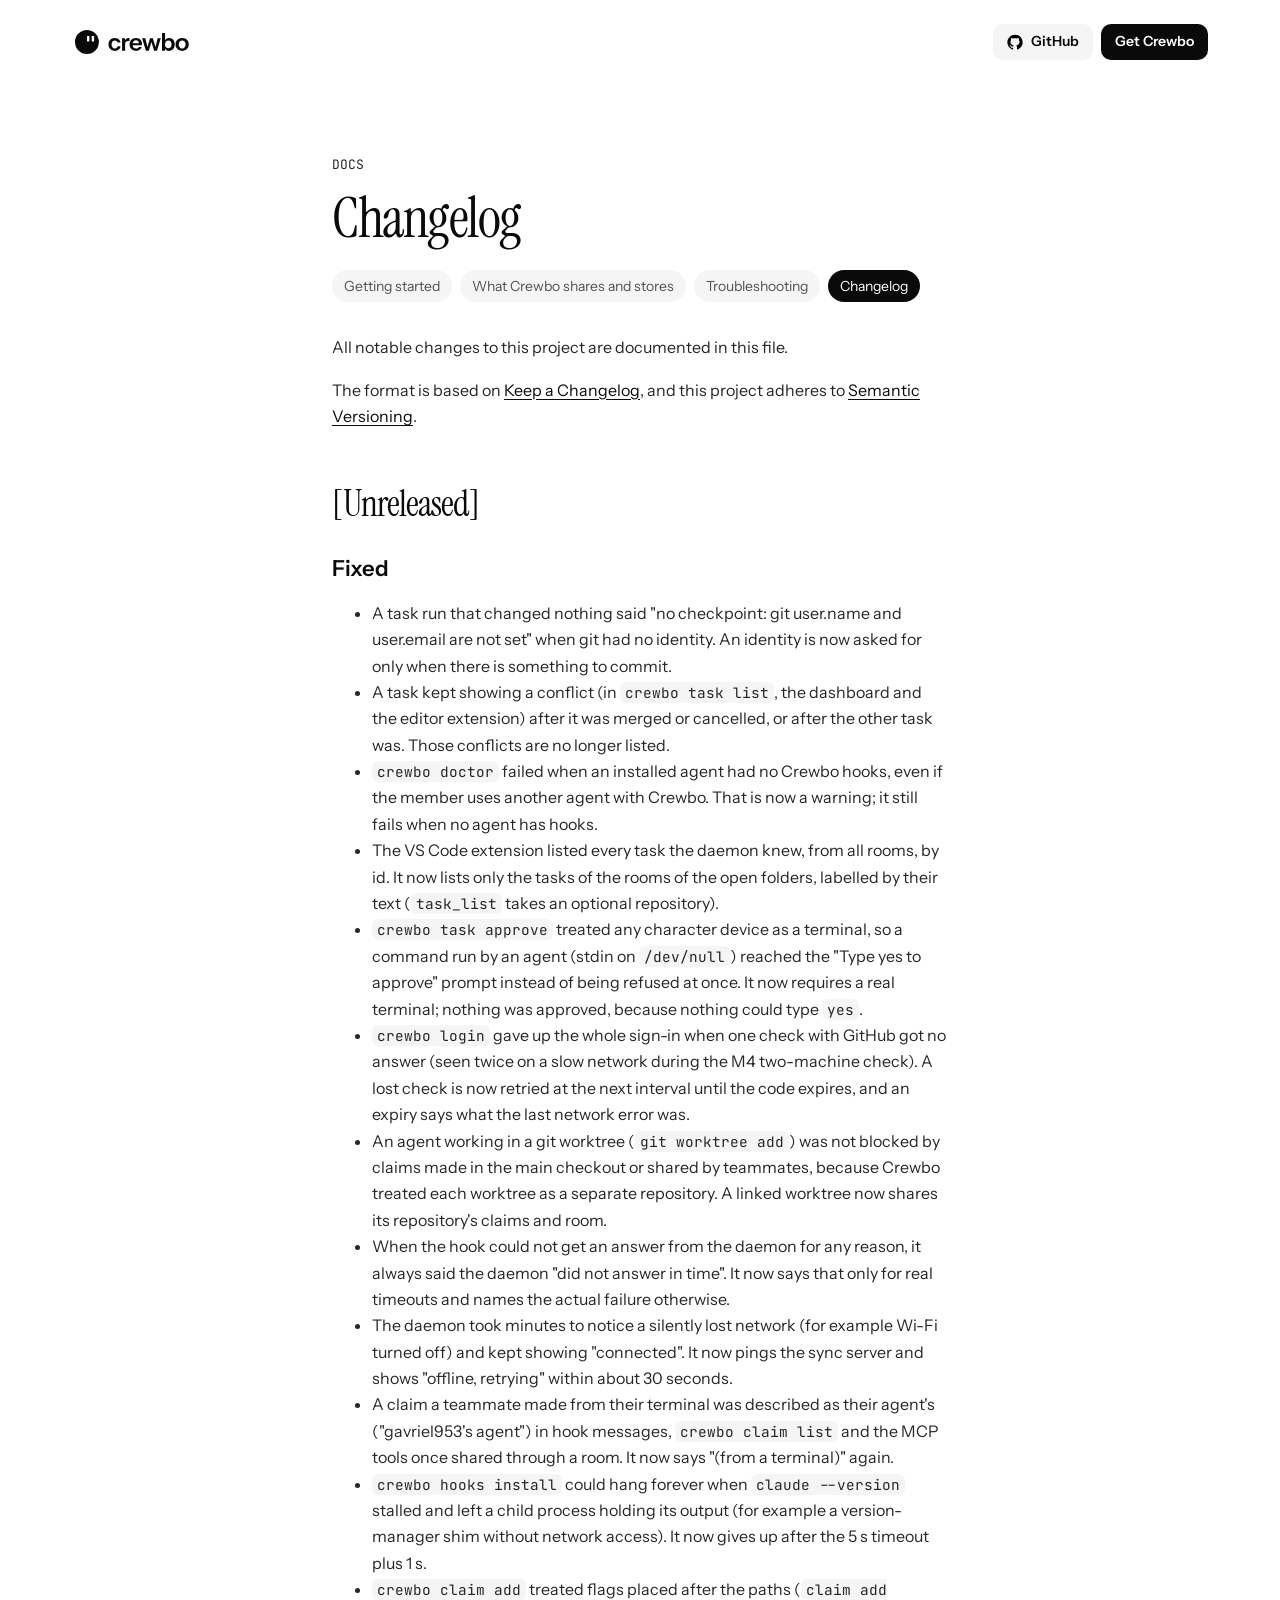
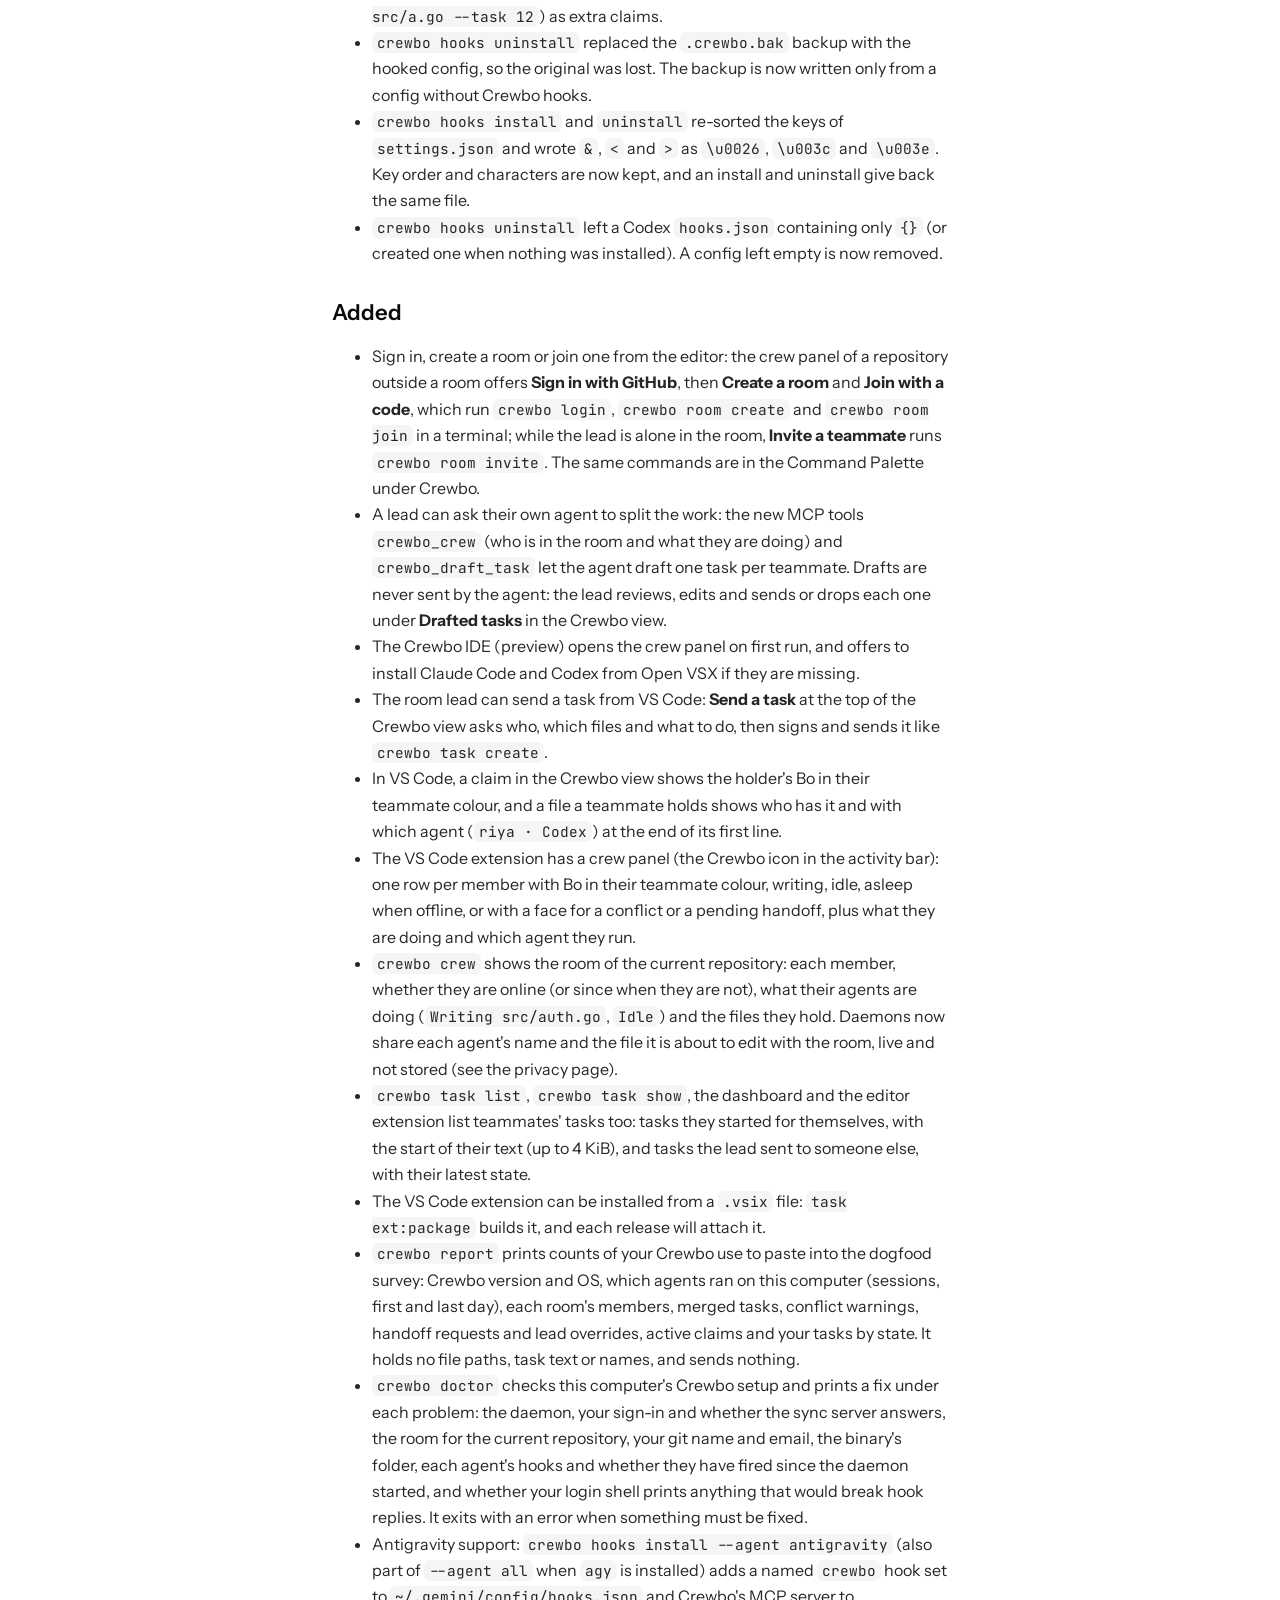
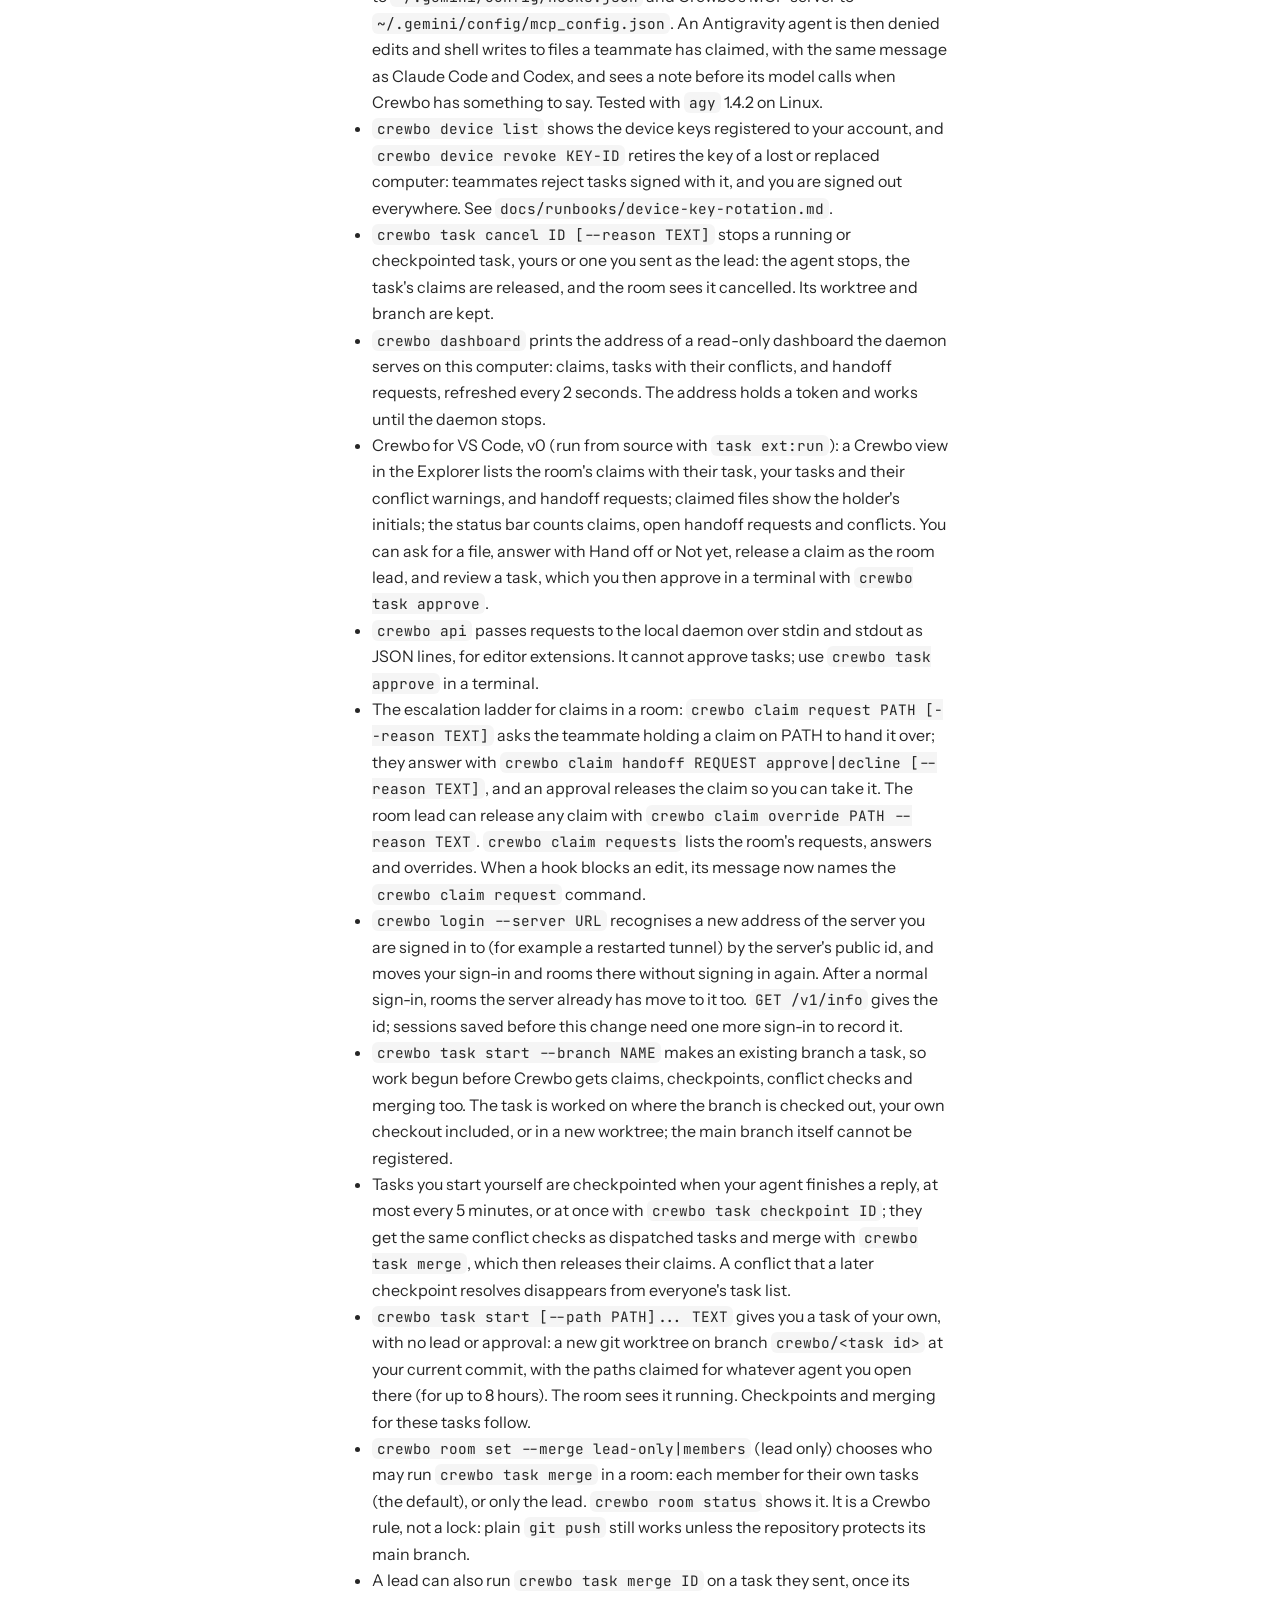
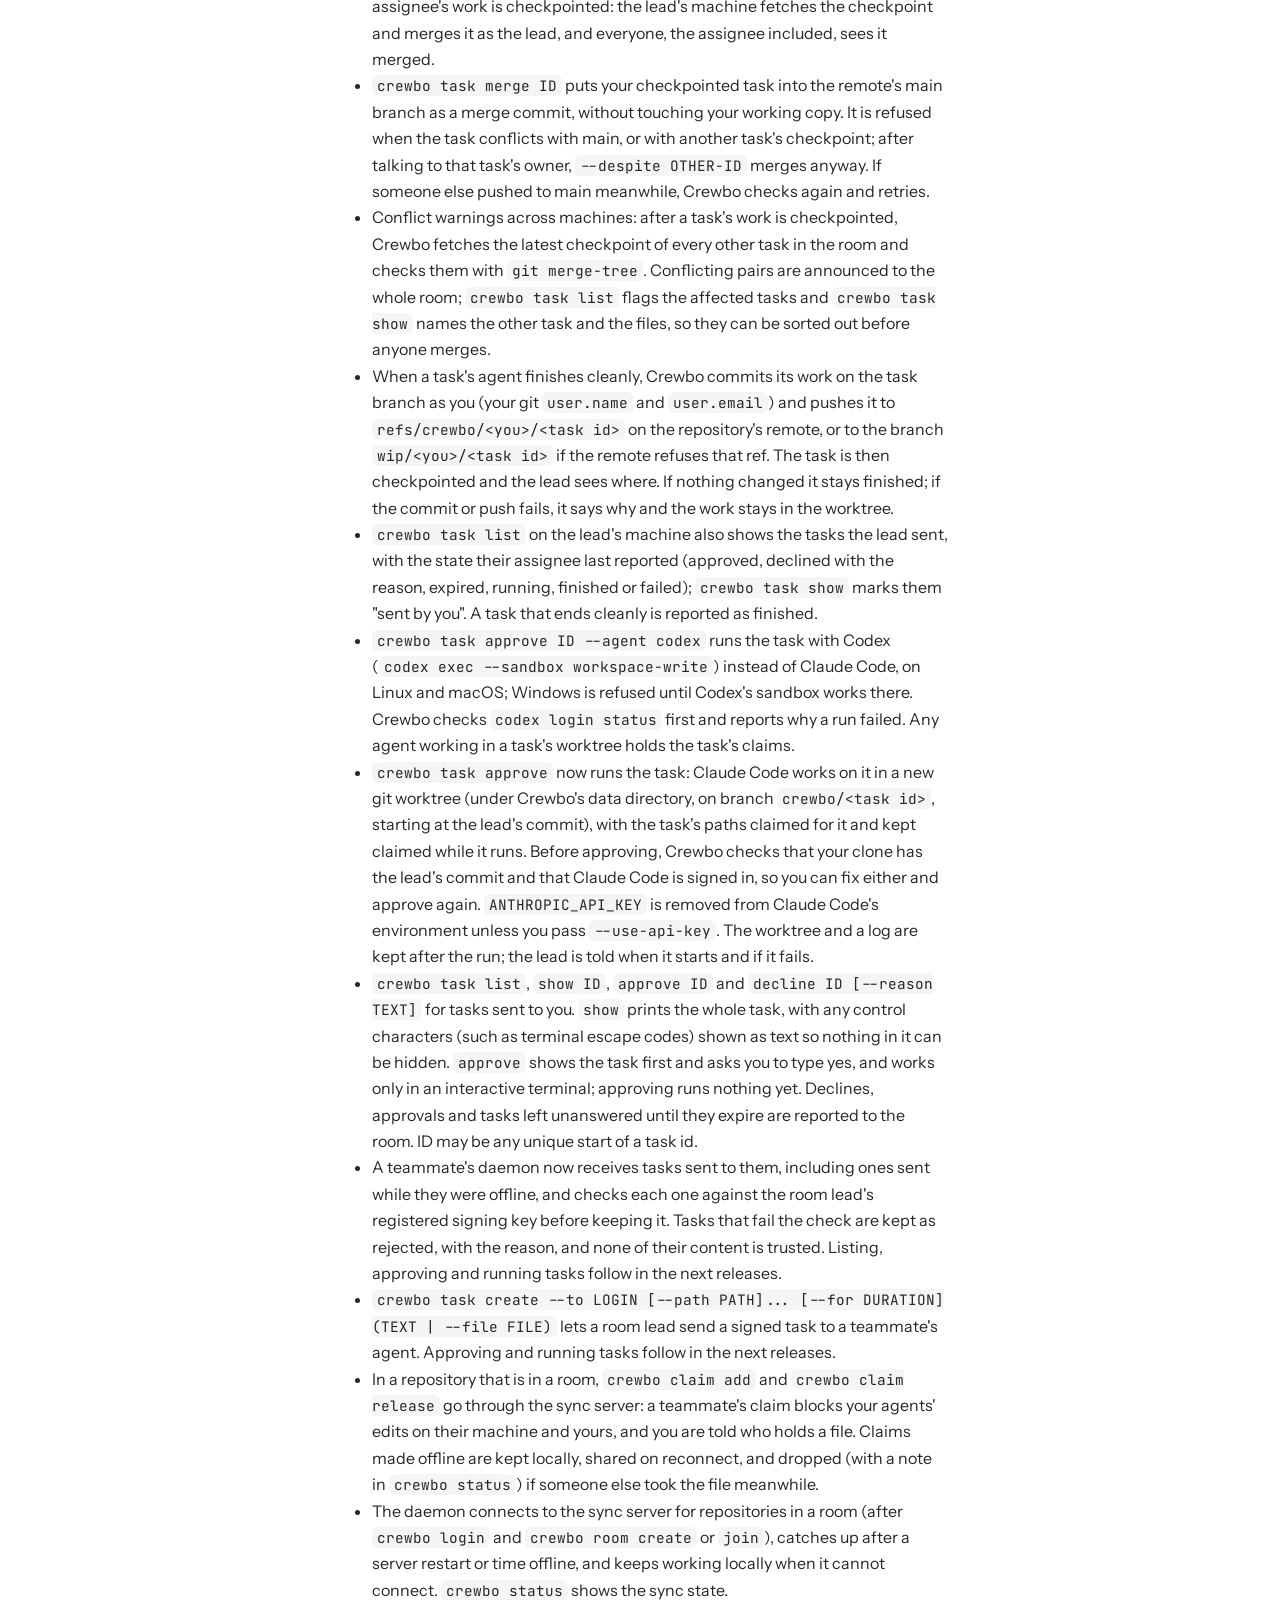
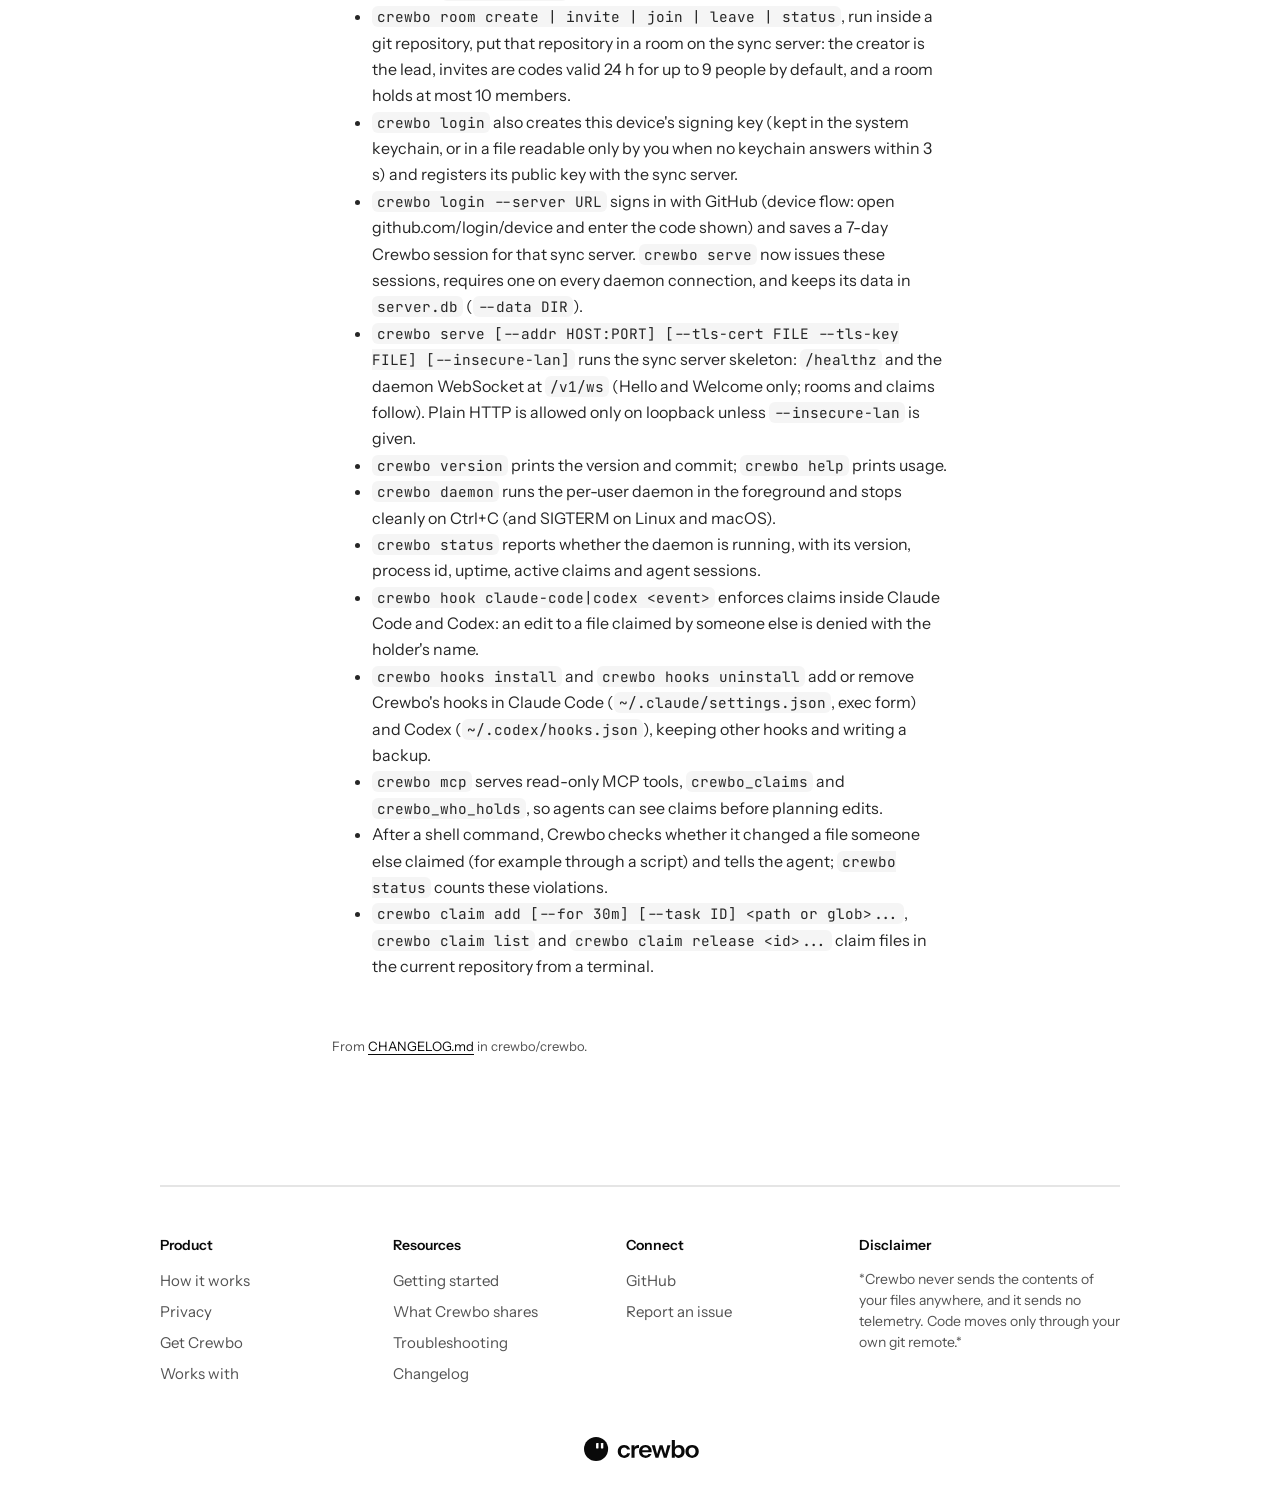
==== commit a17fc9f5: "fix(page): fix Ronel's first round of UI bugs - How it works: the stage keeps the height of its tall" ====
--- a/changelog.html
+++ b/changelog.html
@@ -14,11 +14,6 @@
 <a class="skip" href="#main">Skip to content</a>
 <header class="nav">
   <a class="brand" href="index.html" aria-label="Crewbo home"><img src="brand/assets/svg/logo/lockup-light.svg" alt="" width="120" height="30"></a>
-  <nav aria-label="Main">
-    <a href="index.html#how">How it works</a>
-    <a href="privacy.html">Privacy</a>
-    <a href="getting-started.html">Docs</a>
-  </nav>
   <div class="nav-cta">
     <a class="button small soft" href="https://github.com/crewbo/crewbo"><img src="assets/icons/github.svg" alt="" width="16" height="16">GitHub</a>
     <a class="button small primary" href="index.html#get">Get Crewbo</a>
--- a/site.css
+++ b/site.css
@@ -40,11 +40,8 @@
 /* Navigation */
 .nav { display: flex; align-items: center; justify-content: space-between; gap: var(--cb-space-3); max-width: 1440px; margin: 0 auto; padding: var(--cb-space-3) var(--gutter); }
 .brand img { display: block; height: 30px; width: auto; }
-.nav nav { display: flex; gap: var(--cb-space-4); font-size: 15px; margin: 0 auto; }
 .nav-cta { display: flex; gap: var(--cb-space-1); }
 .button.small { height: 36px; padding: 0 14px; font-size: 14px; border-radius: var(--cb-radius-controlSm); }
-.nav nav a { text-decoration: none; color: var(--muted); }
-.nav nav a:hover { color: var(--fg); }
 
 /* Sections: 96 to 128 px apart, 72 px page padding at 1440 wide */
 main > section, footer { max-width: 1440px; margin: 0 auto; padding: 0 var(--gutter); }
@@ -140,17 +137,12 @@
 .demo figcaption { font-size: 15px; color: var(--muted); max-width: 48em; margin: var(--cb-space-2) auto 0; text-align: center; }
 
 
-/* Cards (05-interface.md 2) */
-.cards { display: grid; grid-template-columns: repeat(3, minmax(0, 1fr)); gap: var(--cb-space-3); margin-top: var(--cb-space-6); }
-.card { background: var(--card); border-radius: var(--cb-radius-card); padding: var(--cb-space-4); font-size: 15px; line-height: 1.5; }
-.card p { color: var(--muted); margin: 0; }
-
-
-
-
-
-
-.pill { display: inline-flex; align-items: center; height: 24px; padding: 0 10px; border: var(--cb-border-width) solid var(--line); border-radius: var(--cb-radius-pill); font-family: var(--cb-font-family-mono); font-size: 12px; font-weight: 400; vertical-align: 3px; }
+
+
+
+
+
+
 
 /* Questions: native details, no script */
 .faq { margin-top: var(--cb-space-6); max-width: 52em; }
@@ -174,7 +166,6 @@
 @media (max-width: 720px) {
   :root { --gutter: var(--cb-space-2); }
   body { font-size: 16px; }
-  .nav nav { display: none; }
   .nav-cta .secondary { display: none; }
   /* phone sizes are an open question for the brand */
   h1, .closing h2 { font-size: 52px; letter-spacing: -1px; }
@@ -188,28 +179,32 @@
   .agentbar { display: flex; }
   .code { font-size: 12px; overflow-x: auto; }
   .code i { width: 3ch; margin-right: 12px; }
-  .cards, .cards.three, .facts,   .how-grid { grid-template-columns: minmax(0, 1fr); }
+  .ways, .facts, .how-grid { grid-template-columns: minmax(0, 1fr); }
   .how-stage { order: -1; }
-  .setup .agents { justify-content: flex-start; overflow-x: auto; }
 }
 
 /* Setup box: one tab per agent, its real commands, a copy button */
 .setup { max-width: 860px; margin: var(--cb-space-6) 0 0; text-align: left; }
-.agents { display: flex; gap: var(--cb-space-1); margin-bottom: var(--cb-space-2); }
-.agents button { height: 36px; padding: 0 var(--cb-space-2); border: var(--cb-border-width) solid var(--line); border-radius: var(--cb-radius-pill); background: var(--bg); color: var(--fg); font: inherit; font-size: 14px; font-weight: 500; cursor: pointer; }
-.agents button[aria-selected="true"] { background: var(--cb-color-gray-200); border-color: var(--cb-color-gray-200); color: var(--cb-color-ink); }
-.terminal { position: relative; border-radius: var(--cb-radius-card); background: var(--cb-color-surface-dark-editor); color: var(--cb-color-paper); padding: var(--cb-space-3); }
+.terminal { border-radius: var(--cb-radius-card); background: var(--cb-color-surface-dark-editor); color: var(--cb-color-paper); overflow: hidden; }
+.term-bar { display: flex; align-items: center; justify-content: space-between; gap: var(--cb-space-2); padding: var(--cb-space-1) var(--cb-space-2); border-bottom: var(--cb-border-widthHairline) solid var(--cb-color-surface-dark-line); }
+.agents { display: flex; gap: var(--cb-space-half); min-width: 0; overflow-x: auto; }
+.agents button { display: inline-flex; align-items: center; gap: var(--cb-space-1); flex: none; height: 32px; padding: 0 12px; border: none; border-radius: var(--cb-radius-controlSm); background: transparent; color: var(--cb-color-gray-450); font: inherit; font-size: 14px; font-weight: 500; cursor: pointer; transition: color var(--slow) var(--ease), background var(--slow) var(--ease); }
+.agents button:hover { color: var(--cb-color-paper); }
+.agents button[aria-selected="true"] { background: var(--cb-color-surface-dark-rowActive); color: var(--cb-color-paper); }
+.agents button img { width: 16px; height: 16px; filter: grayscale(1) brightness(1.8); opacity: 0.7; }
+.agents button[aria-selected="true"] img { filter: none; opacity: 1; }
+/* Codex ships a black mark; on the dark bar it is shown white */
+.agents [data-agent="codex"] img, .agents [data-agent="codex"][aria-selected="true"] img { filter: invert(1); }
+.terminal pre { padding: var(--cb-space-3); }
 .terminal pre { margin: 0; font-size: 14px; line-height: 1.8; white-space: pre-wrap; overflow-wrap: anywhere; }
 .terminal pre[hidden] { display: none; }
 .terminal b { color: var(--cb-color-gray-450); font-weight: 400; }
 .terminal i { color: var(--cb-color-gray-450); font-style: normal; }
-.copy { position: absolute; top: var(--cb-space-2); right: var(--cb-space-2); height: 32px; padding: 0 14px; border: var(--cb-border-widthHairline) solid var(--cb-color-gray-700); border-radius: var(--cb-radius-controlSm); background: transparent; color: var(--cb-color-paper); font: inherit; font-size: 13px; cursor: pointer; }
+.copy { flex: none; height: 32px; padding: 0 14px; border: var(--cb-border-widthHairline) solid var(--cb-color-gray-700); border-radius: var(--cb-radius-controlSm); background: transparent; color: var(--cb-color-paper); font: inherit; font-size: 13px; cursor: pointer; }
 
 /* Three short facts */
 .facts { display: grid; grid-template-columns: repeat(3, minmax(0, 1fr)); gap: var(--cb-space-3); margin-top: var(--cb-space-6); }
-.facts div { border-top: var(--cb-border-width) solid var(--fg); padding-top: var(--cb-space-2); }
 .facts p { color: var(--muted); margin: 0; font-size: 15px; }
-.card pre { margin: var(--cb-space-2) 0 0; padding: var(--cb-space-2); border-radius: var(--cb-radius-control); background: var(--cb-color-surface-dark-editor); color: var(--cb-color-paper); font-size: 13px; line-height: 1.6; white-space: pre-wrap; overflow-wrap: anywhere; }
 
 /* Motion: things that appear fade and rise, things that change fade, in
    the brand's transition time (tokens: motion.duration.transition). */
@@ -221,7 +216,6 @@
 [data-s].on { opacity: 1; transform: none; }
 .terminal .cursor { display: inline-block; width: 0.6em; height: 1.1em; vertical-align: -0.2em; background: var(--cb-color-gray-400); }
 .terminal o { display: inline; color: var(--cb-color-gray-400); }
-.terminal pre { min-height: 15em; }
 @media (prefers-reduced-motion: reduce) {
   .msg.bot, .tag, .changed, .bo-slot svg { animation: none; }
   [data-s] { transition: none; }
@@ -298,7 +292,7 @@
 .how-text { display: flex; flex-direction: column; gap: var(--cb-space-half); font-size: 15px; line-height: 1.5; }
 .how-text b { font-size: 18px; font-weight: 600; }
 .how-text span { color: var(--muted); }
-.how-stage { display: grid; align-items: start; box-sizing: content-box; transition: height var(--slow) var(--ease); overflow: hidden; }
+.how-stage { display: grid; overflow: hidden; }
 .how-stage > .stage-clip { grid-area: 1 / 1; }
 .stage-clip { position: relative; opacity: 0; pointer-events: none; transform: translateY(8px) scale(0.98); transition: opacity var(--slow) var(--ease), transform var(--slow) var(--ease); }
 .stage-clip.active { opacity: 1; transform: none; pointer-events: auto; }
@@ -340,16 +334,14 @@
 
 /* Centred layout, as on the references: section heads, intros and rows */
 main > section:not(.hero) > .eyebrow, main > section:not(.hero) > h2, main > section:not(.hero) > .intro, main > section:not(.hero) > .more { text-align: center; margin-left: auto; margin-right: auto; }
-.facts { text-align: center; }
-.cards { text-align: center; }
-.cards pre { text-align: left; }
+.facts { text-align: center; max-width: 960px; margin-left: auto; margin-right: auto; }
+/* One line icon above each fact and way in (05-interface.md 1: 2 px stroke, round caps, monochrome) */
+.fact-ico, .way-ico { display: inline-flex; width: 48px; height: 48px; align-items: center; justify-content: center; margin-bottom: var(--cb-space-2); border-radius: var(--cb-radius-control); background: var(--card); }
+.fact-ico svg, .way-ico svg { width: 22px; height: 22px; fill: none; stroke: var(--cb-color-ink); stroke-width: 2; stroke-linecap: round; stroke-linejoin: round; }
+.way-ico img { width: 22px; height: 22px; }
 .setup { margin: var(--cb-space-6) auto 0; }
-.agents { justify-content: center; }
 .faq { margin-left: auto; margin-right: auto; }
 
-/* Agent logos (assets/agents, their owners' marks) */
-.agents button { display: inline-flex; align-items: center; }
-.agents button img { width: 18px; height: 18px; }
 
 /* Soft buttons: a grey fill, no border (Ronel, after OpenTag) */
 .button.soft { gap: var(--cb-space-1); background: var(--cb-color-gray-100); color: var(--cb-color-ink); border: none; transition: background var(--slow) var(--ease); }
@@ -358,25 +350,24 @@
 .button.small img { width: 16px; height: 16px; }
 
 /* Logo strips (after conifer.build): icon and label, muted until hovered */
-.strip { display: flex; flex-wrap: wrap; justify-content: center; gap: var(--cb-space-2) var(--cb-space-5); list-style: none; padding: 0; margin: var(--cb-space-5) auto 0; max-width: 960px; }
+.strip { display: flex; flex-wrap: wrap; justify-content: center; gap: var(--cb-space-2) var(--cb-space-5); list-style: none; padding: 0; margin: var(--cb-space-5) auto 0; max-width: 1200px; }
 .strip li { display: inline-flex; align-items: center; gap: var(--cb-space-1); font-family: var(--cb-font-family-mono); font-size: 13px; color: var(--cb-color-gray-500); cursor: default; transition: color var(--slow) var(--ease); }
 .strip li img, .strip li svg { width: 20px; height: 20px; filter: grayscale(1); opacity: 0.6; transition: filter var(--slow) var(--ease), opacity var(--slow) var(--ease); }
 .strip li svg { fill: none; stroke: currentColor; stroke-width: 2; stroke-linecap: round; stroke-linejoin: round; filter: none; }
 .strip li:hover { color: var(--cb-color-ink); }
 .strip li:hover img, .strip li:hover svg { filter: none; opacity: 1; }
 .hero-strip { margin-top: var(--cb-space-4); position: relative; z-index: 2; }
+@media (max-width: 1199px) { .strip:not(.hero-strip) { display: grid; grid-template-columns: repeat(3, max-content); justify-content: center; column-gap: var(--cb-space-5); } }
 
 /* The Bo peeks over the frame: it sits behind it, only its top showing */
 .demo-wrap { position: relative; margin-top: var(--cb-space-12); }
 .demo-wrap .peek { position: absolute; top: -40px; left: 72px; z-index: 0; }
 .demo-wrap .demo { position: relative; z-index: 1; margin-top: 0; }
 
-/* Get Crewbo cards: icon, words, chips at the bottom so the three balance */
-.cards .card { display: flex; flex-direction: column; align-items: center; gap: var(--cb-space-1); }
-.card-ico { display: inline-flex; width: 44px; height: 44px; align-items: center; justify-content: center; border-radius: var(--cb-radius-control); background: var(--cb-color-paper); margin-bottom: var(--cb-space-1); }
-.card-ico svg { width: 22px; height: 22px; fill: none; stroke: var(--cb-color-ink); stroke-width: 2; stroke-linecap: round; stroke-linejoin: round; }
-.chips { display: flex; flex-wrap: wrap; justify-content: center; gap: var(--cb-space-1); margin-top: auto !important; padding-top: var(--cb-space-2); }
-.chips span { height: 26px; display: inline-flex; align-items: center; padding: 0 10px; border: 1px solid var(--cb-color-gray-200); border-radius: var(--cb-radius-pill); background: var(--cb-color-paper); font-size: 12px; color: var(--muted); }
+/* Get Crewbo: three ways in, as plain columns (no cards) */
+.ways { display: grid; grid-template-columns: repeat(3, minmax(0, 1fr)); gap: var(--cb-space-5); max-width: 960px; margin: var(--cb-space-7) auto 0; padding: 0; list-style: none; text-align: center; font-size: 15px; line-height: 1.5; }
+.ways p { color: var(--muted); margin: 0; }
+.ways a { text-underline-offset: 3px; }
 
 /* Footer columns (after heyclicky) */
 .foot-cols { display: grid; grid-template-columns: repeat(3, minmax(0, 1fr)) minmax(0, 1.3fr); gap: var(--cb-space-4); max-width: 960px; margin: 0 auto; padding-top: var(--cb-space-6); border-top: var(--cb-border-width) solid var(--line); text-align: left; }
@@ -408,3 +399,11 @@
 .doc-source { margin-top: var(--cb-space-7); font-size: 13px; color: var(--muted) !important; }
 .foot-mini { display: block; width: fit-content; margin: var(--cb-space-6) auto var(--cb-space-6); }
 .foot-mini img { display: block; height: 30px; width: auto; }
+
+/* Phone: one column. Last in the file, so it beats the desktop grids above. */
+@media (max-width: 720px) {
+  .how-grid, .facts, .ways { grid-template-columns: minmax(0, 1fr); }
+  .agents button[aria-selected="false"] span { display: none; }
+  .strip:not(.hero-strip) { grid-template-columns: repeat(3, max-content); column-gap: var(--cb-space-2); }
+  .strip:not(.hero-strip) li { font-size: 12px; }
+}
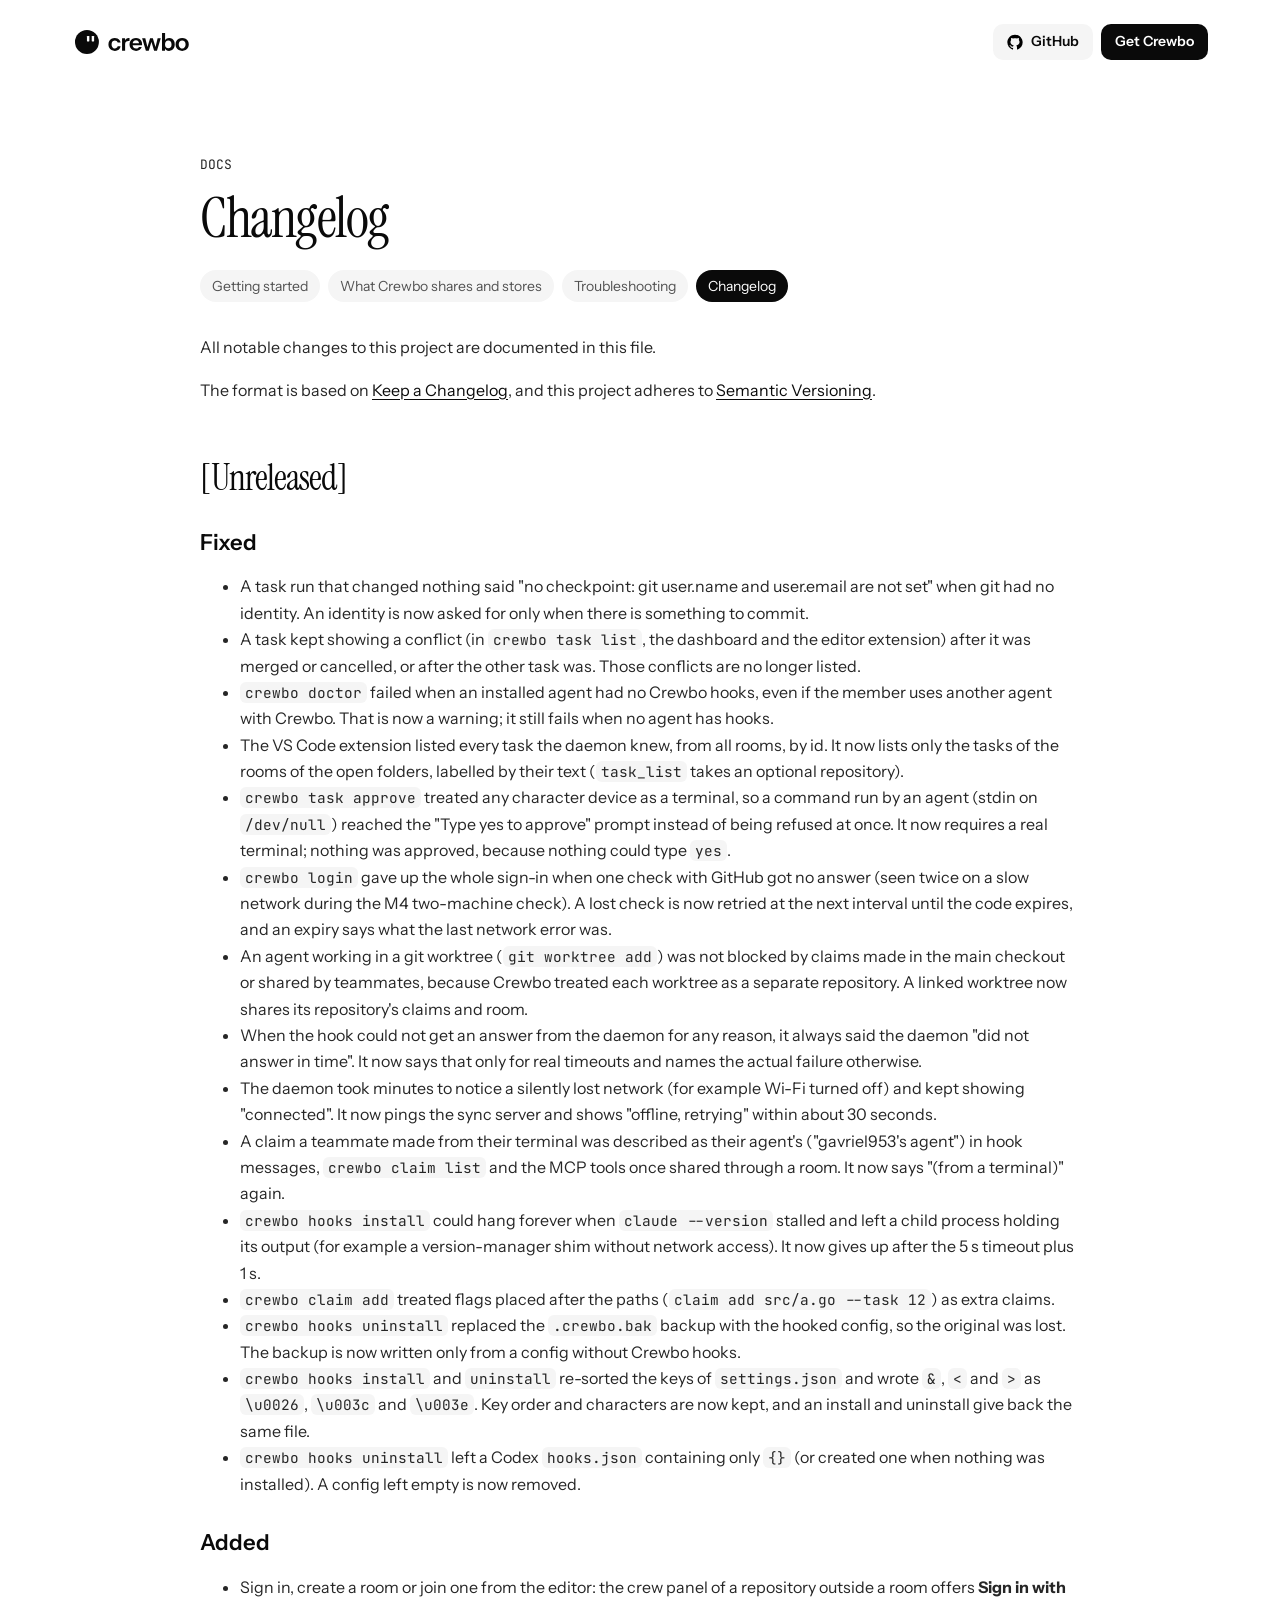
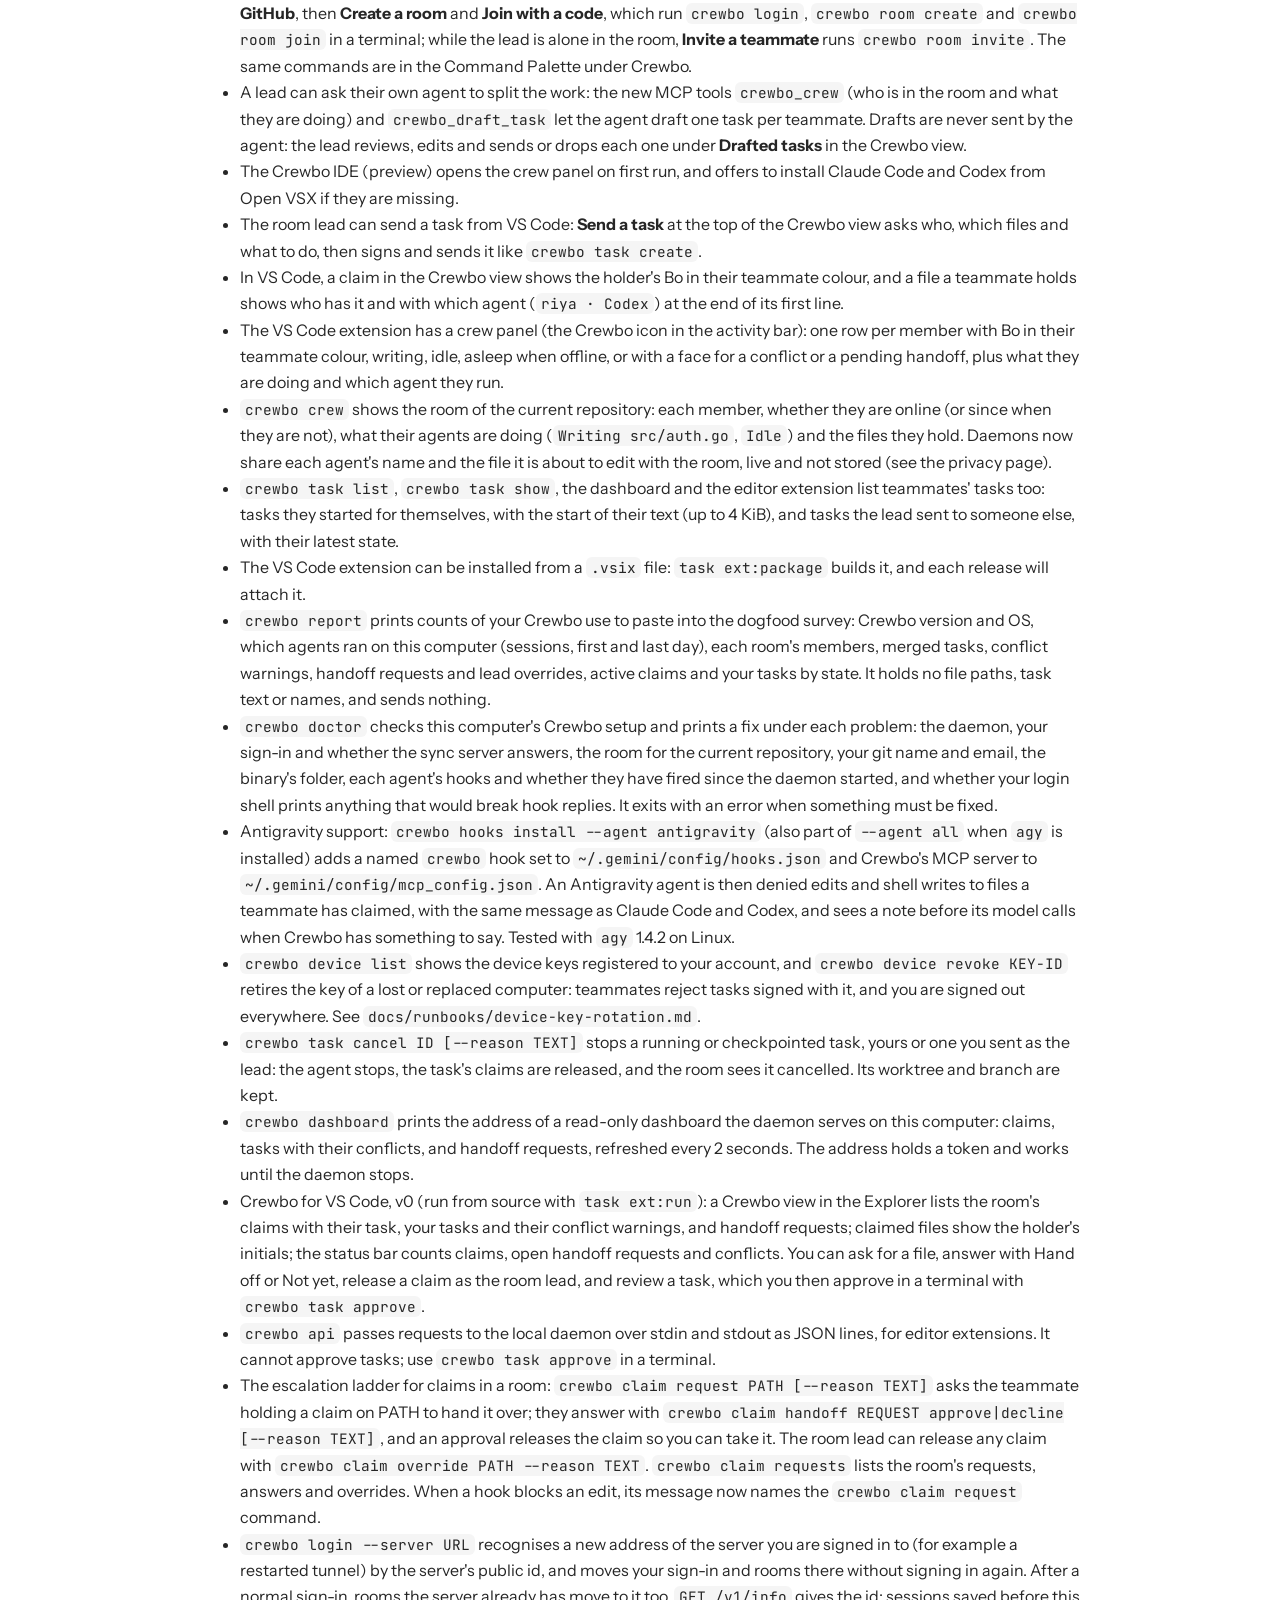
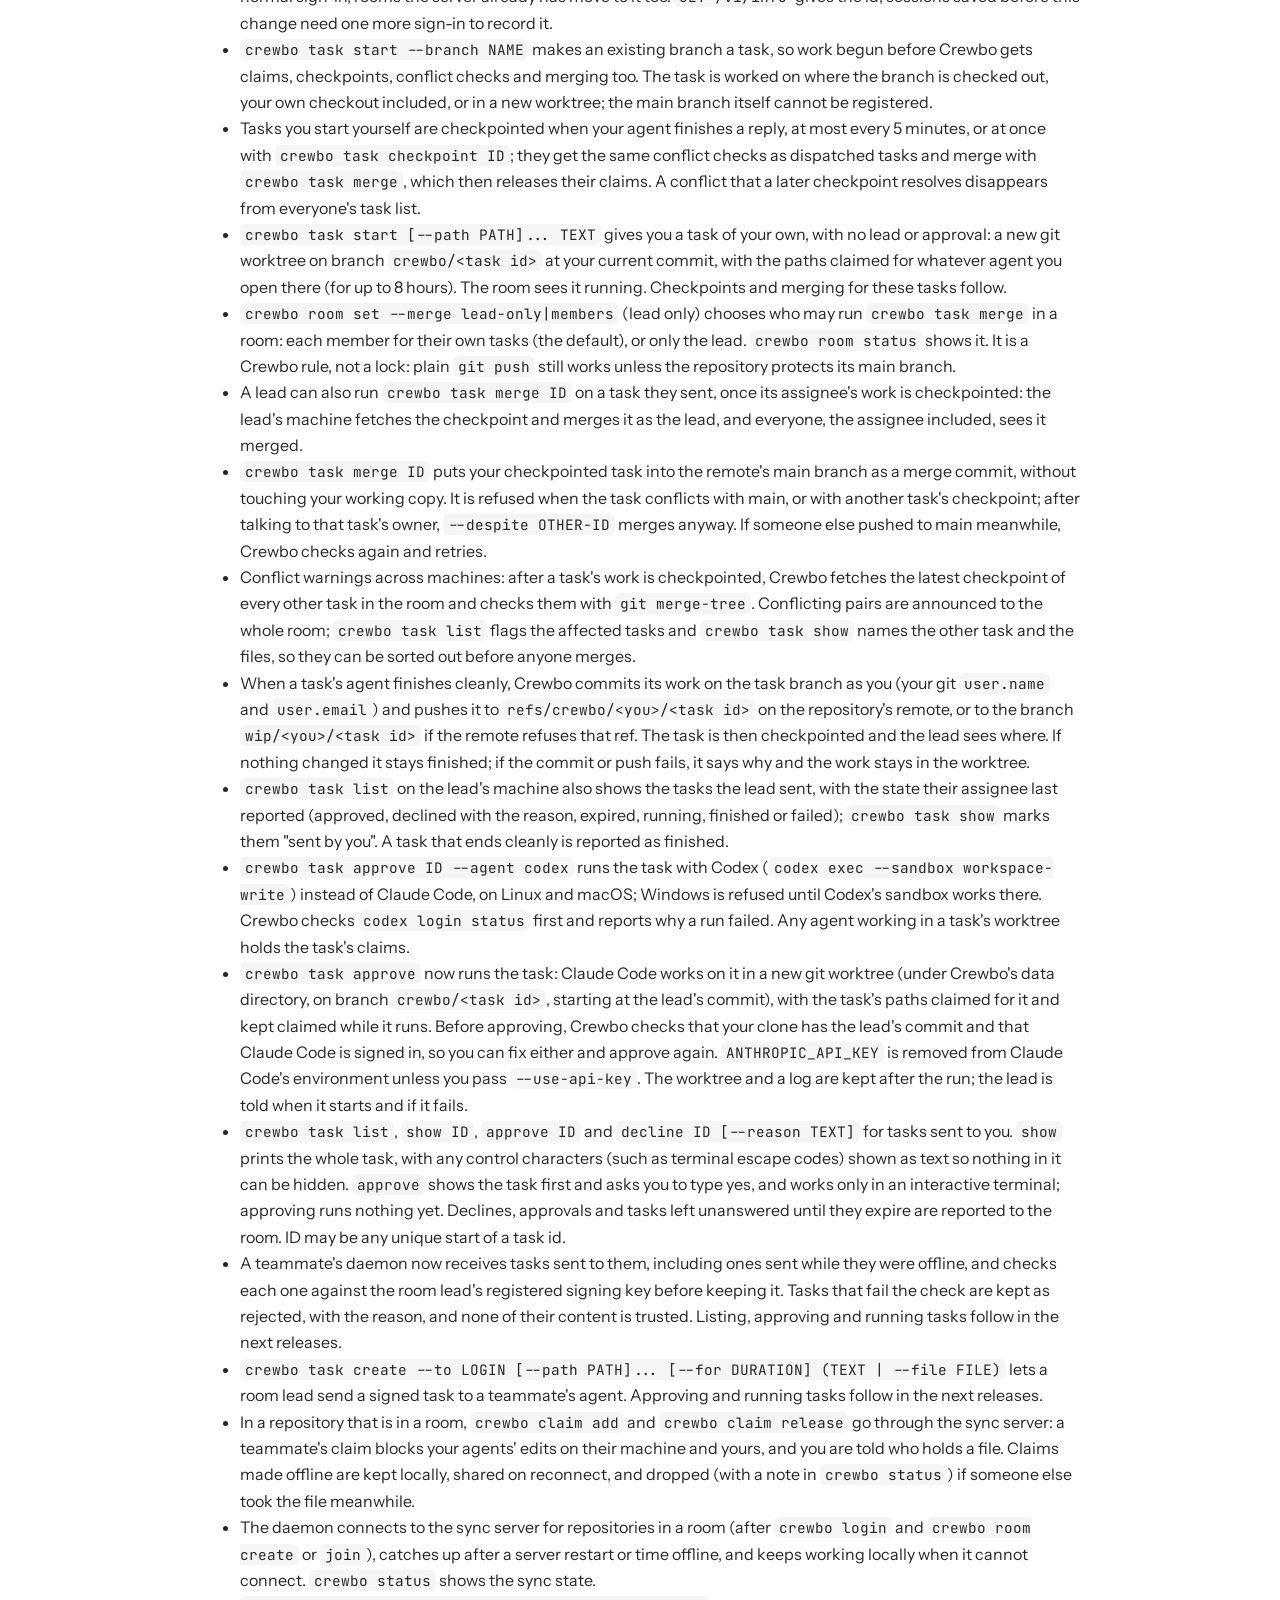
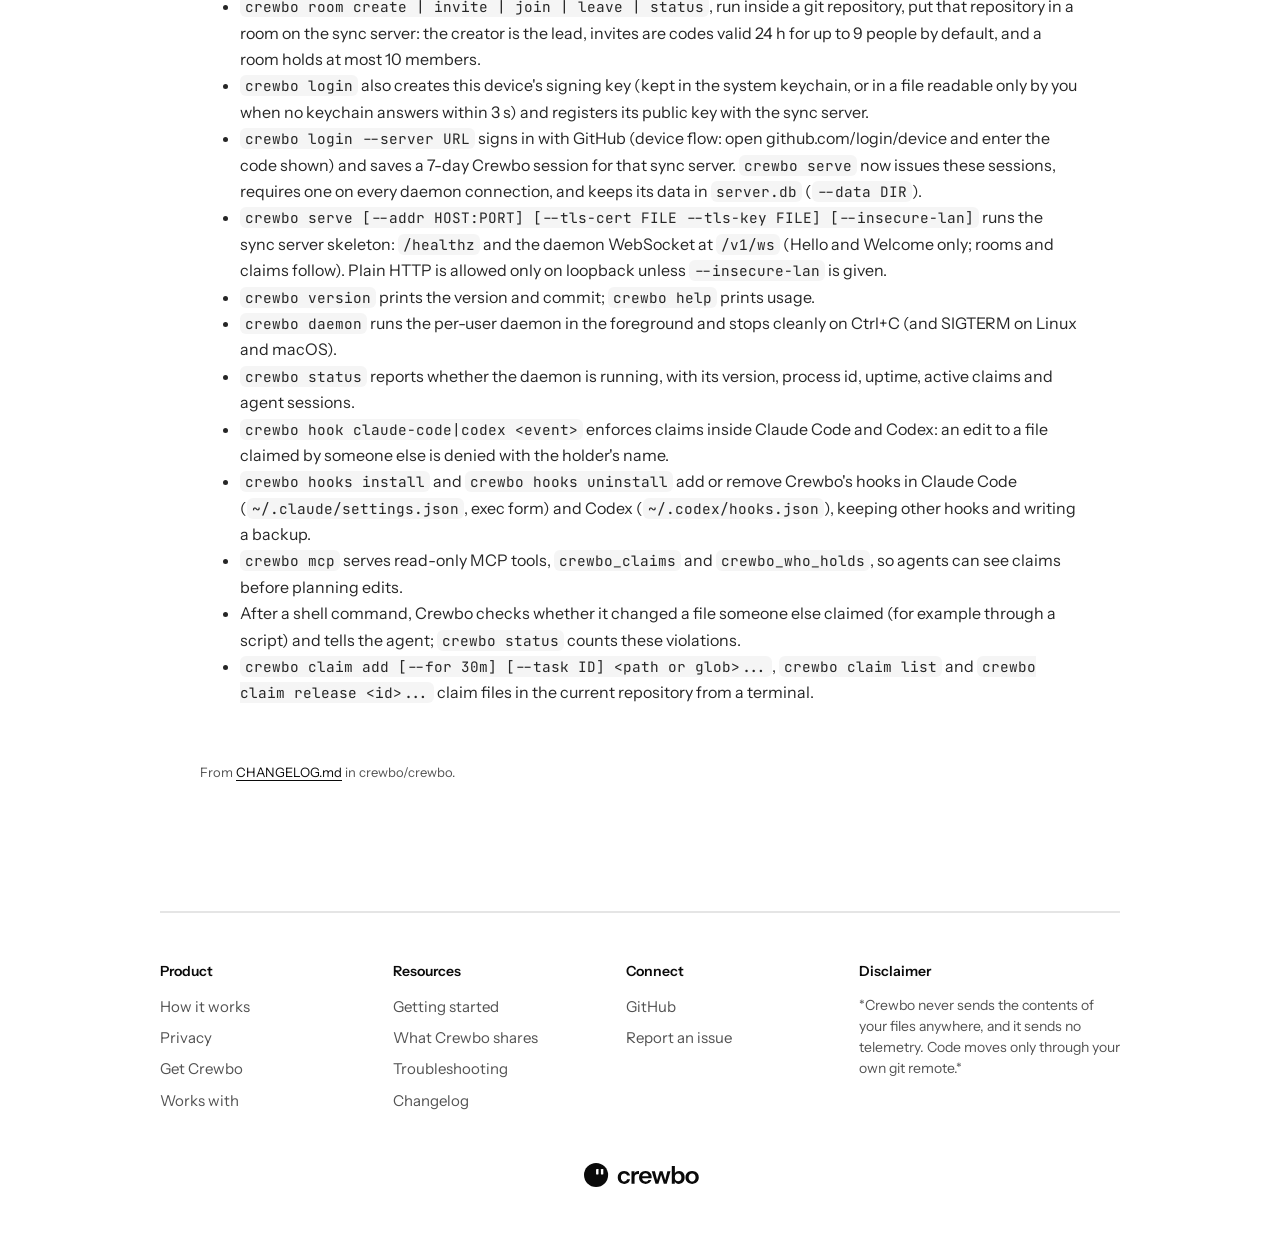
==== commit 433c0906: "chore(docs): take crewbo docs from the commit that merged crewbo#219 The doc pages now show the go i" ====
--- a/changelog.html
+++ b/changelog.html
@@ -30,7 +30,7 @@
 <ul><li>A task run that changed nothing said "no checkpoint: git user.name and user.email are not set" when git had no identity. An identity is now asked for only when there is something to commit.</li><li>A task kept showing a conflict (in <code>crewbo task list</code>, the dashboard and the editor extension) after it was merged or cancelled, or after the other task was. Those conflicts are no longer listed.</li><li><code>crewbo doctor</code> failed when an installed agent had no Crewbo hooks, even if the member uses another agent with Crewbo. That is now a warning; it still fails when no agent has hooks.</li><li>The VS Code extension listed every task the daemon knew, from all rooms, by id. It now lists only the tasks of the rooms of the open folders, labelled by their text (<code>task_list</code> takes an optional repository).</li><li><code>crewbo task approve</code> treated any character device as a terminal, so a command run by an agent (stdin on <code>/dev/null</code>) reached the "Type yes to approve" prompt instead of being refused at once. It now requires a real terminal; nothing was approved, because nothing could type <code>yes</code>.</li><li><code>crewbo login</code> gave up the whole sign-in when one check with GitHub got no answer (seen twice on a slow network during the M4 two-machine check). A lost check is now retried at the next interval until the code expires, and an expiry says what the last network error was.</li><li>An agent working in a git worktree (<code>git worktree add</code>) was not blocked by claims made in the main checkout or shared by teammates, because Crewbo treated each worktree as a separate repository. A linked worktree now shares its repository's claims and room.</li><li>When the hook could not get an answer from the daemon for any reason, it always said the daemon "did not answer in time". It now says that only for real timeouts and names the actual failure otherwise.</li><li>The daemon took minutes to notice a silently lost network (for example Wi-Fi turned off) and kept showing "connected". It now pings the sync server and shows "offline, retrying" within about 30 seconds.</li><li>A claim a teammate made from their terminal was described as their agent's ("gavriel953's agent") in hook messages, <code>crewbo claim list</code> and the MCP tools once shared through a room. It now says "(from a terminal)" again.</li><li><code>crewbo hooks install</code> could hang forever when <code>claude --version</code> stalled and left a child process holding its output (for example a version-manager shim without network access). It now gives up after the 5 s timeout plus 1 s.</li><li><code>crewbo claim add</code> treated flags placed after the paths (<code>claim add src/a.go --task 12</code>) as extra claims.</li><li><code>crewbo hooks uninstall</code> replaced the <code>.crewbo.bak</code> backup with the hooked config, so the original was lost. The backup is now written only from a config without Crewbo hooks.</li><li><code>crewbo hooks install</code> and <code>uninstall</code> re-sorted the keys of <code>settings.json</code> and wrote <code>&amp;</code>, <code>&lt;</code> and <code>&gt;</code> as <code>\u0026</code>, <code>\u003c</code> and <code>\u003e</code>. Key order and characters are now kept, and an install and uninstall give back the same file.</li><li><code>crewbo hooks uninstall</code> left a Codex <code>hooks.json</code> containing only <code>{}</code> (or created one when nothing was installed). A config left empty is now removed.</li></ul>
 <h3 id="added">Added</h3>
 <ul><li>Sign in, create a room or join one from the editor: the crew panel of a repository outside a room offers <strong>Sign in with GitHub</strong>, then <strong>Create a room</strong> and <strong>Join with a code</strong>, which run <code>crewbo login</code>, <code>crewbo room create</code> and <code>crewbo room join</code> in a terminal; while the lead is alone in the room, <strong>Invite a teammate</strong> runs <code>crewbo room invite</code>. The same commands are in the Command Palette under Crewbo.</li><li>A lead can ask their own agent to split the work: the new MCP tools <code>crewbo_crew</code> (who is in the room and what they are doing) and <code>crewbo_draft_task</code> let the agent draft one task per teammate. Drafts are never sent by the agent: the lead reviews, edits and sends or drops each one under <strong>Drafted tasks</strong> in the Crewbo view.</li><li>The Crewbo IDE (preview) opens the crew panel on first run, and offers to install Claude Code and Codex from Open VSX if they are missing.</li><li>The room lead can send a task from VS Code: <strong>Send a task</strong> at the top of the Crewbo view asks who, which files and what to do, then signs and sends it like <code>crewbo task create</code>.</li><li>In VS Code, a claim in the Crewbo view shows the holder's Bo in their teammate colour, and a file a teammate holds shows who has it and with which agent (<code>riya · Codex</code>) at the end of its first line.</li><li>The VS Code extension has a crew panel (the Crewbo icon in the activity bar): one row per member with Bo in their teammate colour, writing, idle, asleep when offline, or with a face for a conflict or a pending handoff, plus what they are doing and which agent they run.</li><li><code>crewbo crew</code> shows the room of the current repository: each member, whether they are online (or since when they are not), what their agents are doing (<code>Writing src/auth.go</code>, <code>Idle</code>) and the files they hold. Daemons now share each agent's name and the file it is about to edit with the room, live and not stored (see the privacy page).</li><li><code>crewbo task list</code>, <code>crewbo task show</code>, the dashboard and the editor extension list teammates' tasks too: tasks they started for themselves, with the start of their text (up to 4 KiB), and tasks the lead sent to someone else, with their latest state.</li><li>The VS Code extension can be installed from a <code>.vsix</code> file: <code>task ext:package</code> builds it, and each release will attach it.</li><li><code>crewbo report</code> prints counts of your Crewbo use to paste into the dogfood survey: Crewbo version and OS, which agents ran on this computer (sessions, first and last day), each room's members, merged tasks, conflict warnings, handoff requests and lead overrides, active claims and your tasks by state. It holds no file paths, task text or names, and sends nothing.</li><li><code>crewbo doctor</code> checks this computer's Crewbo setup and prints a fix under each problem: the daemon, your sign-in and whether the sync server answers, the room for the current repository, your git name and email, the binary's folder, each agent's hooks and whether they have fired since the daemon started, and whether your login shell prints anything that would break hook replies. It exits with an error when something must be fixed.</li><li>Antigravity support: <code>crewbo hooks install --agent antigravity</code> (also part of <code>--agent all</code> when <code>agy</code> is installed) adds a named <code>crewbo</code> hook set to <code>~/.gemini/config/hooks.json</code> and Crewbo's MCP server to <code>~/.gemini/config/mcp_config.json</code>. An Antigravity agent is then denied edits and shell writes to files a teammate has claimed, with the same message as Claude Code and Codex, and sees a note before its model calls when Crewbo has something to say. Tested with <code>agy</code> 1.4.2 on Linux.</li><li><code>crewbo device list</code> shows the device keys registered to your account, and <code>crewbo device revoke KEY-ID</code> retires the key of a lost or replaced computer: teammates reject tasks signed with it, and you are signed out everywhere. See <code>docs/runbooks/device-key-rotation.md</code>.</li><li><code>crewbo task cancel ID [--reason TEXT]</code> stops a running or checkpointed task, yours or one you sent as the lead: the agent stops, the task's claims are released, and the room sees it cancelled. Its worktree and branch are kept.</li><li><code>crewbo dashboard</code> prints the address of a read-only dashboard the daemon serves on this computer: claims, tasks with their conflicts, and handoff requests, refreshed every 2 seconds. The address holds a token and works until the daemon stops.</li><li>Crewbo for VS Code, v0 (run from source with <code>task ext:run</code>): a Crewbo view in the Explorer lists the room's claims with their task, your tasks and their conflict warnings, and handoff requests; claimed files show the holder's initials; the status bar counts claims, open handoff requests and conflicts. You can ask for a file, answer with Hand off or Not yet, release a claim as the room lead, and review a task, which you then approve in a terminal with <code>crewbo task approve</code>.</li><li><code>crewbo api</code> passes requests to the local daemon over stdin and stdout as JSON lines, for editor extensions. It cannot approve tasks; use <code>crewbo task approve</code> in a terminal.</li><li>The escalation ladder for claims in a room: <code>crewbo claim request PATH [--reason TEXT]</code> asks the teammate holding a claim on PATH to hand it over; they answer with <code>crewbo claim handoff REQUEST approve|decline [--reason TEXT]</code>, and an approval releases the claim so you can take it. The room lead can release any claim with <code>crewbo claim override PATH --reason TEXT</code>. <code>crewbo claim requests</code> lists the room's requests, answers and overrides. When a hook blocks an edit, its message now names the <code>crewbo claim request</code> command.</li><li><code>crewbo login --server URL</code> recognises a new address of the server you are signed in to (for example a restarted tunnel) by the server's public id, and moves your sign-in and rooms there without signing in again. After a normal sign-in, rooms the server already has move to it too. <code>GET /v1/info</code> gives the id; sessions saved before this change need one more sign-in to record it.</li><li><code>crewbo task start --branch NAME</code> makes an existing branch a task, so work begun before Crewbo gets claims, checkpoints, conflict checks and merging too. The task is worked on where the branch is checked out, your own checkout included, or in a new worktree; the main branch itself cannot be registered.</li><li>Tasks you start yourself are checkpointed when your agent finishes a reply, at most every 5 minutes, or at once with <code>crewbo task checkpoint ID</code>; they get the same conflict checks as dispatched tasks and merge with <code>crewbo task merge</code>, which then releases their claims. A conflict that a later checkpoint resolves disappears from everyone's task list.</li><li><code>crewbo task start [--path PATH]... TEXT</code> gives you a task of your own, with no lead or approval: a new git worktree on branch <code>crewbo/&lt;task id&gt;</code> at your current commit, with the paths claimed for whatever agent you open there (for up to 8 hours). The room sees it running. Checkpoints and merging for these tasks follow.</li><li><code>crewbo room set --merge lead-only|members</code> (lead only) chooses who may run <code>crewbo task merge</code> in a room: each member for their own tasks (the default), or only the lead. <code>crewbo room status</code> shows it. It is a Crewbo rule, not a lock: plain <code>git push</code> still works unless the repository protects its main branch.</li><li>A lead can also run <code>crewbo task merge ID</code> on a task they sent, once its assignee's work is checkpointed: the lead's machine fetches the checkpoint and merges it as the lead, and everyone, the assignee included, sees it merged.</li><li><code>crewbo task merge ID</code> puts your checkpointed task into the remote's main branch as a merge commit, without touching your working copy. It is refused when the task conflicts with main, or with another task's checkpoint; after talking to that task's owner, <code>--despite OTHER-ID</code> merges anyway. If someone else pushed to main meanwhile, Crewbo checks again and retries.</li><li>Conflict warnings across machines: after a task's work is checkpointed, Crewbo fetches the latest checkpoint of every other task in the room and checks them with <code>git merge-tree</code>. Conflicting pairs are announced to the whole room; <code>crewbo task list</code> flags the affected tasks and <code>crewbo task show</code> names the other task and the files, so they can be sorted out before anyone merges.</li><li>When a task's agent finishes cleanly, Crewbo commits its work on the task branch as you (your git <code>user.name</code> and <code>user.email</code>) and pushes it to <code>refs/crewbo/&lt;you&gt;/&lt;task id&gt;</code> on the repository's remote, or to the branch <code>wip/&lt;you&gt;/&lt;task id&gt;</code> if the remote refuses that ref. The task is then checkpointed and the lead sees where. If nothing changed it stays finished; if the commit or push fails, it says why and the work stays in the worktree.</li><li><code>crewbo task list</code> on the lead's machine also shows the tasks the lead sent, with the state their assignee last reported (approved, declined with the reason, expired, running, finished or failed); <code>crewbo task show</code> marks them "sent by you". A task that ends cleanly is reported as finished.</li><li><code>crewbo task approve ID --agent codex</code> runs the task with Codex (<code>codex exec --sandbox workspace-write</code>) instead of Claude Code, on Linux and macOS; Windows is refused until Codex's sandbox works there. Crewbo checks <code>codex login status</code> first and reports why a run failed. Any agent working in a task's worktree holds the task's claims.</li><li><code>crewbo task approve</code> now runs the task: Claude Code works on it in a new git worktree (under Crewbo's data directory, on branch <code>crewbo/&lt;task id&gt;</code>, starting at the lead's commit), with the task's paths claimed for it and kept claimed while it runs. Before approving, Crewbo checks that your clone has the lead's commit and that Claude Code is signed in, so you can fix either and approve again. <code>ANTHROPIC_API_KEY</code> is removed from Claude Code's environment unless you pass <code>--use-api-key</code>. The worktree and a log are kept after the run; the lead is told when it starts and if it fails.</li><li><code>crewbo task list</code>, <code>show ID</code>, <code>approve ID</code> and <code>decline ID [--reason TEXT]</code> for tasks sent to you. <code>show</code> prints the whole task, with any control characters (such as terminal escape codes) shown as text so nothing in it can be hidden. <code>approve</code> shows the task first and asks you to type yes, and works only in an interactive terminal; approving runs nothing yet. Declines, approvals and tasks left unanswered until they expire are reported to the room. ID may be any unique start of a task id.</li><li>A teammate's daemon now receives tasks sent to them, including ones sent while they were offline, and checks each one against the room lead's registered signing key before keeping it. Tasks that fail the check are kept as rejected, with the reason, and none of their content is trusted. Listing, approving and running tasks follow in the next releases.</li><li><code>crewbo task create --to LOGIN [--path PATH]... [--for DURATION] (TEXT | --file FILE)</code> lets a room lead send a signed task to a teammate's agent. Approving and running tasks follow in the next releases.</li><li>In a repository that is in a room, <code>crewbo claim add</code> and <code>crewbo claim release</code> go through the sync server: a teammate's claim blocks your agents' edits on their machine and yours, and you are told who holds a file. Claims made offline are kept locally, shared on reconnect, and dropped (with a note in <code>crewbo status</code>) if someone else took the file meanwhile.</li><li>The daemon connects to the sync server for repositories in a room (after <code>crewbo login</code> and <code>crewbo room create</code> or <code>join</code>), catches up after a server restart or time offline, and keeps working locally when it cannot connect. <code>crewbo status</code> shows the sync state.</li><li><code>crewbo room create | invite | join | leave | status</code>, run inside a git repository, put that repository in a room on the sync server: the creator is the lead, invites are codes valid 24 h for up to 9 people by default, and a room holds at most 10 members.</li><li><code>crewbo login</code> also creates this device's signing key (kept in the system keychain, or in a file readable only by you when no keychain answers within 3 s) and registers its public key with the sync server.</li><li><code>crewbo login --server URL</code> signs in with GitHub (device flow: open github.com/login/device and enter the code shown) and saves a 7-day Crewbo session for that sync server. <code>crewbo serve</code> now issues these sessions, requires one on every daemon connection, and keeps its data in <code>server.db</code> (<code>--data DIR</code>).</li><li><code>crewbo serve [--addr HOST:PORT] [--tls-cert FILE --tls-key FILE] [--insecure-lan]</code> runs the sync server skeleton: <code>/healthz</code> and the daemon WebSocket at <code>/v1/ws</code> (Hello and Welcome only; rooms and claims follow). Plain HTTP is allowed only on loopback unless <code>--insecure-lan</code> is given.</li><li><code>crewbo version</code> prints the version and commit; <code>crewbo help</code> prints usage.</li><li><code>crewbo daemon</code> runs the per-user daemon in the foreground and stops cleanly on Ctrl+C (and SIGTERM on Linux and macOS).</li><li><code>crewbo status</code> reports whether the daemon is running, with its version, process id, uptime, active claims and agent sessions.</li><li><code>crewbo hook claude-code|codex &lt;event&gt;</code> enforces claims inside Claude Code and Codex: an edit to a file claimed by someone else is denied with the holder's name.</li><li><code>crewbo hooks install</code> and <code>crewbo hooks uninstall</code> add or remove Crewbo's hooks in Claude Code (<code>~/.claude/settings.json</code>, exec form) and Codex (<code>~/.codex/hooks.json</code>), keeping other hooks and writing a backup.</li><li><code>crewbo mcp</code> serves read-only MCP tools, <code>crewbo_claims</code> and <code>crewbo_who_holds</code>, so agents can see claims before planning edits.</li><li>After a shell command, Crewbo checks whether it changed a file someone else claimed (for example through a script) and tells the agent; <code>crewbo status</code> counts these violations.</li><li><code>crewbo claim add [--for 30m] [--task ID] &lt;path or glob&gt;...</code>, <code>crewbo claim list</code> and <code>crewbo claim release &lt;id&gt;...</code> claim files in the current repository from a terminal.</li></ul>
-<p class="doc-source">From <a href="https://github.com/crewbo/crewbo/blob/6acd6364f7656f13866d04f17b3a6fd0b04ad1d0/CHANGELOG.md">CHANGELOG.md</a> in crewbo/crewbo.</p>
+<p class="doc-source">From <a href="https://github.com/crewbo/crewbo/blob/7d5a7f8034226369f1a2bcc2d415fd64dd2f8bc6/CHANGELOG.md">CHANGELOG.md</a> in crewbo/crewbo.</p>
 </main>
 <footer>
   <div class="foot-cols">
--- a/site.css
+++ b/site.css
@@ -105,7 +105,7 @@
 .row .text { display: flex; flex-direction: column; gap: var(--cb-space-half); min-width: 0; }
 .row .name { font-size: 15px; font-weight: 600; }
 .row .status { font-size: 13px; color: var(--cb-color-gray-600); overflow-wrap: anywhere; }
-.row .agent { font-family: var(--cb-font-family-mono); font-size: 12px; color: var(--base); }
+.row .agent { font-family: var(--cb-font-family-mono); font-size: 12px; color: var(--base); min-height: 1lh; } /* an empty agent line keeps its height, so clips never grow */
 .bo-slot { flex: none; display: inline-flex; }
 .editor { grid-area: editor; margin: 0 6px 6px 0; background: var(--cb-color-paper); border: 1px solid var(--ide-line); border-radius: 10px; overflow: hidden; display: flex; flex-direction: column; min-width: 0; }
 .tabs { display: flex; background: var(--ide-chrome); border-bottom: 1px solid var(--ide-line); }
@@ -284,7 +284,7 @@
 
 /* How it works (after OpenTag): four items around one stage; the stage
    plays the active item's clip, cycling on its own, hover to pick */
-.how-grid { display: grid; grid-template-columns: minmax(0, 1fr) minmax(0, 1.6fr) minmax(0, 1fr); gap: var(--cb-space-4); align-items: center; margin-top: var(--cb-space-7); }
+.how-grid { display: grid; grid-template-columns: minmax(0, 1fr) minmax(0, 1.6fr) minmax(0, 1fr); gap: var(--cb-space-4); align-items: center; margin-top: var(--cb-space-6); }
 .how-col { display: flex; flex-direction: column; gap: var(--cb-space-3); }
 .how-item { display: flex; gap: var(--cb-space-2); align-items: flex-start; padding: var(--cb-space-2); border: none; border-radius: var(--cb-radius-card); background: transparent; color: var(--fg); font: inherit; text-align: left; cursor: pointer; opacity: 0.4; transition: opacity var(--slow) var(--ease), background var(--slow) var(--ease); }
 .how-item:hover, .how-item.active { opacity: 1; }
@@ -292,10 +292,11 @@
 .how-text { display: flex; flex-direction: column; gap: var(--cb-space-half); font-size: 15px; line-height: 1.5; }
 .how-text b { font-size: 18px; font-weight: 600; }
 .how-text span { color: var(--muted); }
+.how-text code { margin-top: var(--cb-space-1); font-size: 13px; color: var(--fg); }
 .how-stage { display: grid; overflow: hidden; }
 .how-stage > .stage-clip { grid-area: 1 / 1; }
-.stage-clip { position: relative; opacity: 0; pointer-events: none; transform: translateY(8px) scale(0.98); transition: opacity var(--slow) var(--ease), transform var(--slow) var(--ease); }
-.stage-clip.active { opacity: 1; transform: none; pointer-events: auto; }
+.stage-clip { position: relative; opacity: 0; pointer-events: none; transition: opacity var(--slow) var(--ease); }
+.stage-clip.active { opacity: 1; pointer-events: auto; }
 
 
 /* Footer brand (Ronel's idea): the mark beside "crewbo" spelled in the
@@ -336,8 +337,10 @@
 main > section:not(.hero) > .eyebrow, main > section:not(.hero) > h2, main > section:not(.hero) > .intro, main > section:not(.hero) > .more { text-align: center; margin-left: auto; margin-right: auto; }
 .facts { text-align: center; max-width: 960px; margin-left: auto; margin-right: auto; }
 /* One line icon above each fact and way in (05-interface.md 1: 2 px stroke, round caps, monochrome) */
-.fact-ico, .way-ico { display: inline-flex; width: 48px; height: 48px; align-items: center; justify-content: center; margin-bottom: var(--cb-space-2); border-radius: var(--cb-radius-control); background: var(--card); }
-.fact-ico svg, .way-ico svg { width: 22px; height: 22px; fill: none; stroke: var(--cb-color-ink); stroke-width: 2; stroke-linecap: round; stroke-linejoin: round; }
+.facts h3 { font-family: var(--cb-font-family-display); font-size: 36px; font-weight: 400; line-height: 1.1; letter-spacing: -0.5px; margin: 0 0 var(--cb-space-1); }
+.facts p { font-size: 16px; }
+.way-ico { display: inline-flex; width: 48px; height: 48px; align-items: center; justify-content: center; margin-bottom: var(--cb-space-2); border-radius: var(--cb-radius-control); background: var(--card); }
+.way-ico svg { width: 22px; height: 22px; fill: none; stroke: var(--cb-color-ink); stroke-width: 2; stroke-linecap: round; stroke-linejoin: round; }
 .way-ico img { width: 22px; height: 22px; }
 .setup { margin: var(--cb-space-6) auto 0; }
 .faq { margin-left: auto; margin-right: auto; }
@@ -357,7 +360,10 @@
 .strip li:hover { color: var(--cb-color-ink); }
 .strip li:hover img, .strip li:hover svg { filter: none; opacity: 1; }
 .hero-strip { margin-top: var(--cb-space-4); position: relative; z-index: 2; }
-@media (max-width: 1199px) { .strip:not(.hero-strip) { display: grid; grid-template-columns: repeat(3, max-content); justify-content: center; column-gap: var(--cb-space-5); } }
+#works .strip { margin-top: var(--cb-space-6); max-width: none; flex-wrap: nowrap; gap: var(--cb-space-3) var(--cb-space-4); }
+#works .strip li { font-family: var(--cb-font-family-sans); font-size: 17px; font-weight: 500; color: var(--fg); }
+#works .strip li img, #works .strip li svg { width: 26px; height: 26px; filter: none; opacity: 1; }
+@media (max-width: 1359px) { .strip:not(.hero-strip) { display: grid; grid-template-columns: repeat(3, max-content); justify-content: center; column-gap: var(--cb-space-5); } }
 
 /* The Bo peeks over the frame: it sits behind it, only its top showing */
 .demo-wrap { position: relative; margin-top: var(--cb-space-12); }
@@ -379,7 +385,7 @@
 @media (max-width: 720px) { .foot-cols { grid-template-columns: repeat(2, minmax(0, 1fr)); } .demo-wrap .peek { display: none; } }
 
 /* Doc pages (scripts/sync-docs.mjs): a readable column, tables and code */
-.doc { max-width: 760px; margin: 0 auto; padding: var(--cb-space-9) var(--gutter) 0; font-size: 16px; line-height: 1.65; }
+.doc { max-width: calc(880px + 2 * var(--gutter)); margin: 0 auto; padding: var(--cb-space-9) var(--gutter) 0; font-size: 16px; line-height: 1.65; }
 .doc > h1 { font-size: 56px; margin: var(--cb-space-1) 0 var(--cb-space-3); }
 .doc h2 { font-family: var(--cb-font-family-display); font-size: 36px; text-align: left; margin: var(--cb-space-7) 0 var(--cb-space-2); max-width: none; }
 .doc h3 { margin-top: var(--cb-space-4); }
@@ -405,5 +411,9 @@
   .how-grid, .facts, .ways { grid-template-columns: minmax(0, 1fr); }
   .agents button[aria-selected="false"] span { display: none; }
   .strip:not(.hero-strip) { grid-template-columns: repeat(3, max-content); column-gap: var(--cb-space-2); }
-  .strip:not(.hero-strip) li { font-size: 12px; }
-}
+  #works .strip li { font-size: 13px; gap: 6px; }
+  #works .strip li img, #works .strip li svg { width: 18px; height: 18px; }
+  #works .strip { column-gap: 12px; }
+}
+/* Doc pages on phones: long commands wrap instead of scrolling sideways */
+@media (max-width: 720px) { .doc pre { white-space: pre-wrap; overflow-wrap: anywhere; } }
